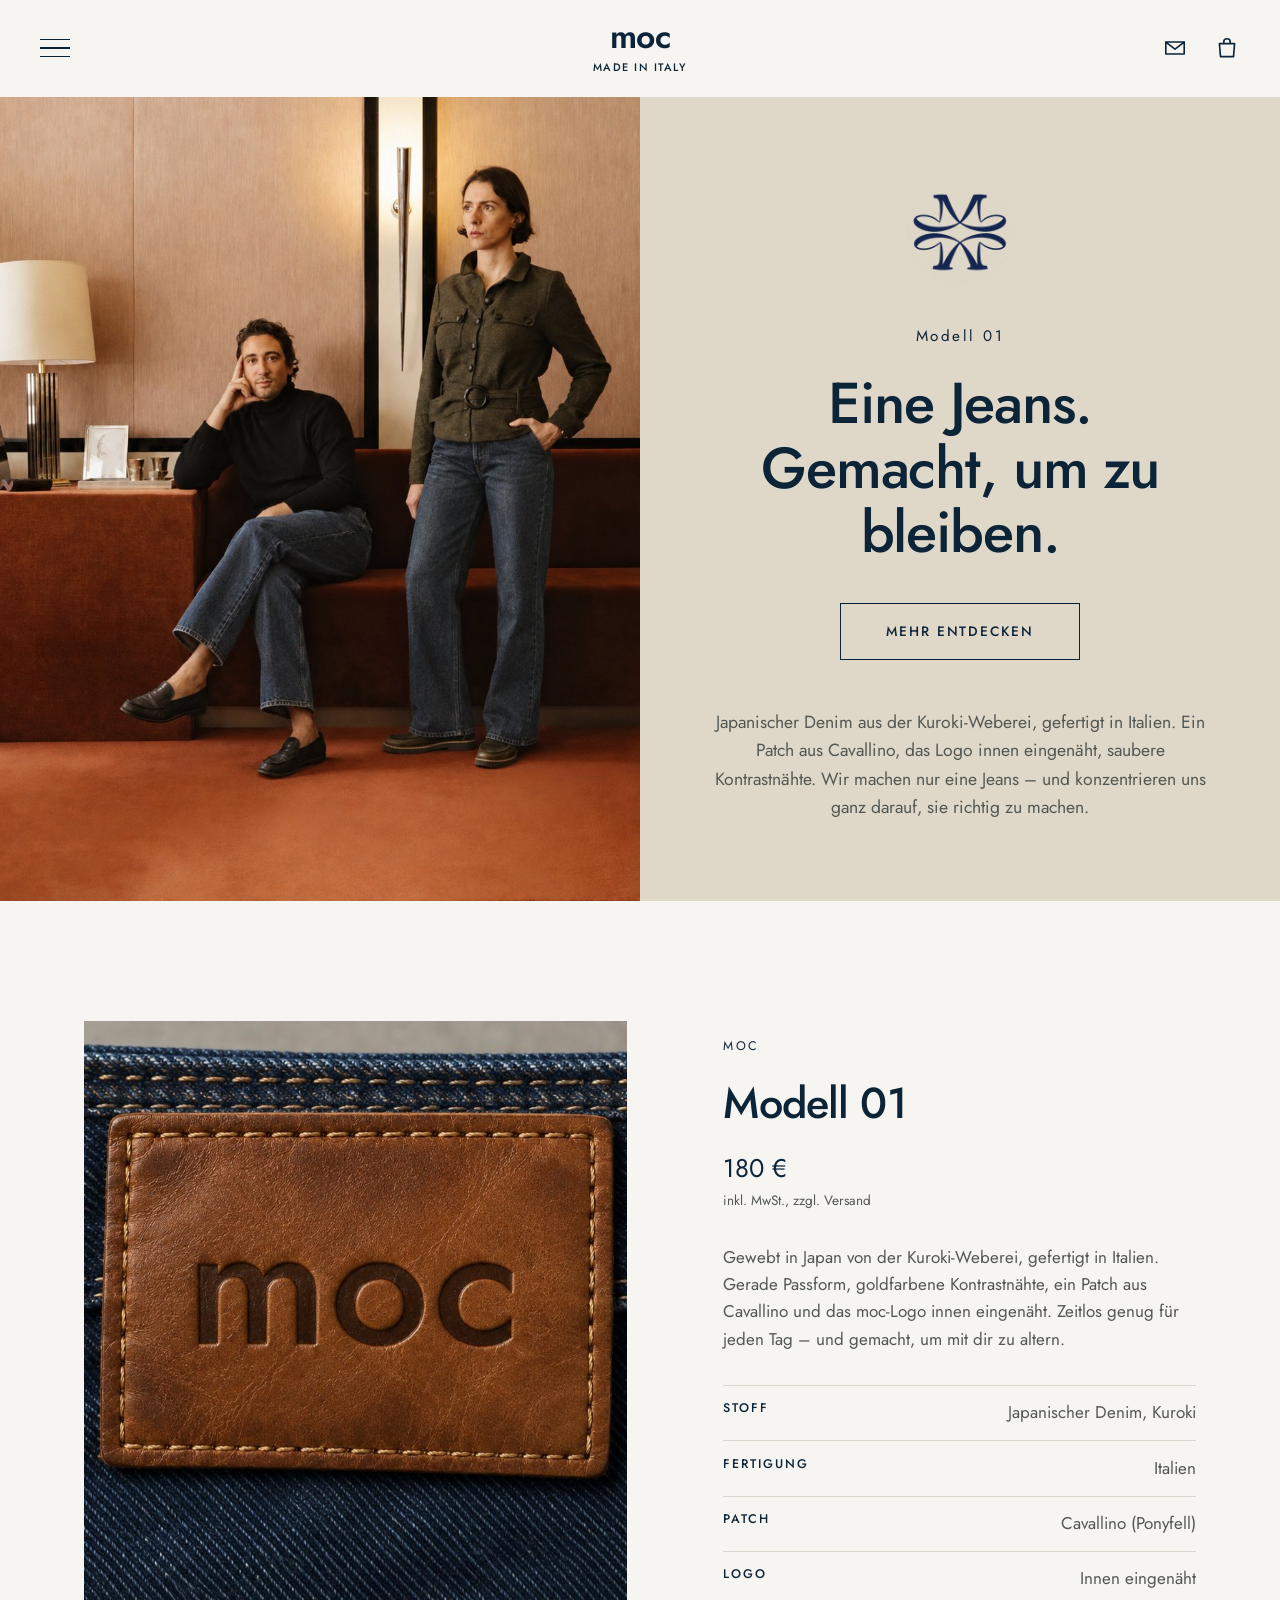
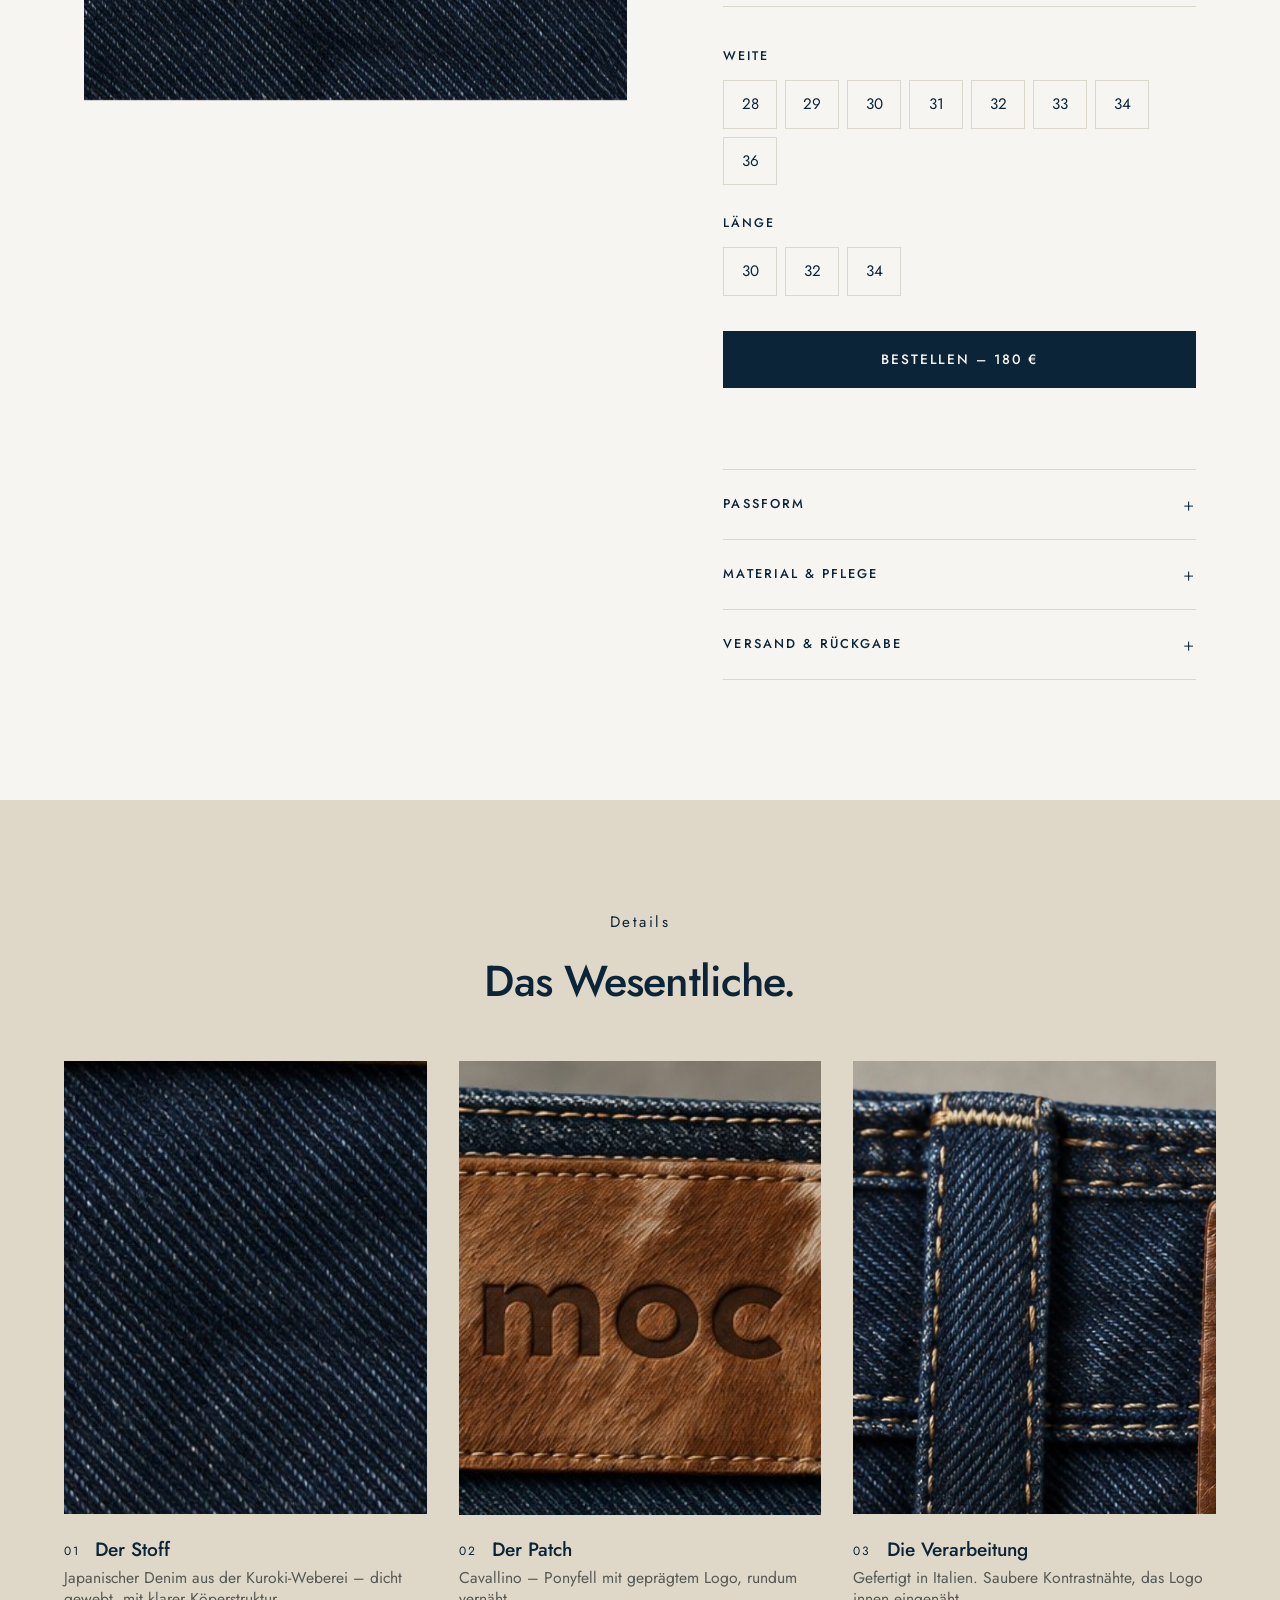
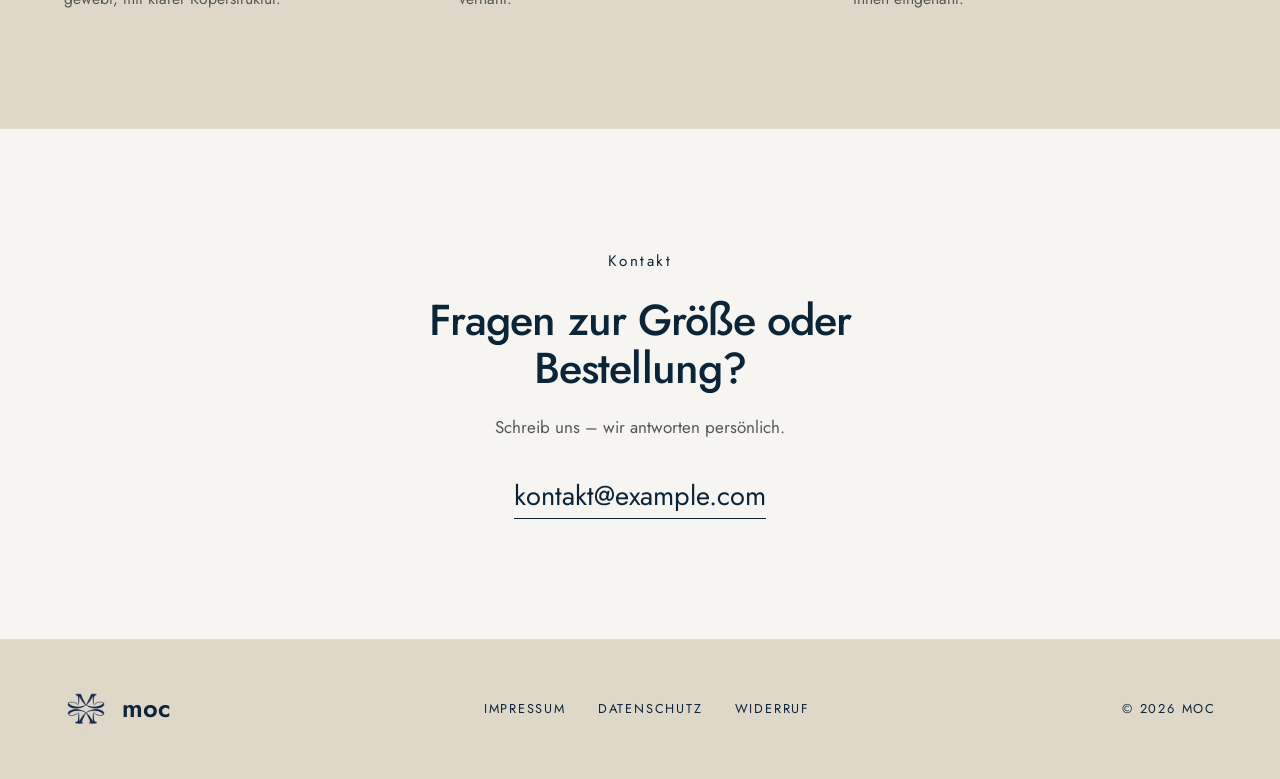
==== index.html @ c778aad5 "Match emblem circle to site sand color Recolor the monogram background from #ebe2d2 to the site's #d" ====
<!DOCTYPE html>
<html lang="de">
<head>
  <meta charset="UTF-8">
  <meta name="viewport" content="width=device-width, initial-scale=1.0">
  <title>moc – Jeans</title>
  <meta name="description" content="moc Modell 01 – Jeans aus japanischem Denim der Kuroki-Weberei, gefertigt in Italien, mit Patch aus Cavallino. 180 €.">
  <link rel="icon" type="image/png" href="favicon.png">
  <link rel="apple-touch-icon" href="apple-touch-icon.png">
  <link rel="stylesheet" href="style.css">
</head>
<body>

  <!-- ===== Navigation ===== -->
  <header class="nav" id="nav">
    <div class="nav__inner">
      <div class="nav__side">
        <button class="nav__toggle" id="navToggle" aria-label="Menü öffnen" aria-expanded="false" aria-controls="navLinks">
          <span></span><span></span><span></span>
        </button>
      </div>
      <a href="#top" class="brand" aria-label="moc – zur Startseite">
        <span class="logo">moc</span>
        <span class="brand__sub">Made in Italy</span>
      </a>
      <div class="nav__side nav__side--right">
        <a href="#kontakt" class="icon-link" aria-label="Kontakt">
          <svg viewBox="0 0 24 24" aria-hidden="true"><path d="M3.5 6.5h17v11h-17z M3.5 6.5l8.5 6.5 8.5-6.5"/></svg>
        </a>
        <a href="#jeans" class="icon-link" aria-label="Bestellen">
          <svg viewBox="0 0 24 24" aria-hidden="true"><path d="M5 8h14l-1 12H6z M9 8V6.5a3 3 0 0 1 6 0V8"/></svg>
        </a>
      </div>
    </div>
    <nav class="drawer" id="navLinks" aria-label="Hauptmenü">
      <a href="#jeans">Die Jeans</a>
      <a href="#details">Details</a>
      <a href="#kontakt">Kontakt</a>
      <img src="images/moc-emblem.webp" alt="" class="drawer__emblem" width="72" height="72">
    </nav>
    <div class="drawer__backdrop" id="navBackdrop"></div>
  </header>

  <main id="top">

    <!-- ===== Hero: Bild + Intro ===== -->
    <section class="hero">
      <div class="hero__media">
        <img src="images/moc-hero.jpg" alt="Zwei Personen in moc Jeans in einem warm eingerichteten Raum" class="hero__img">
      </div>
      <div class="intro">
        <div class="intro__inner reveal">
          <img src="images/moc-emblem.webp" alt="moc Monogramm" class="intro__emblem" width="112" height="112">
          <p class="eyebrow">Modell 01</p>
          <h1>Eine Jeans. Gemacht, um zu bleiben.</h1>
          <a href="#jeans" class="btn btn--outline">Mehr entdecken</a>
          <p class="intro__text">
            Japanischer Denim aus der Kuroki-Weberei, gefertigt in Italien. Ein Patch aus Cavallino,
            das Logo innen eingenäht, saubere Kontrastnähte. Wir machen nur eine Jeans – und
            konzentrieren uns ganz darauf, sie richtig zu machen.
          </p>
        </div>
      </div>
    </section>

    <!-- ===== Produkt ===== -->
    <section class="product" id="jeans">
      <div class="container product__inner">
        <div class="product__media reveal">
          <img src="images/detail-patch.jpg" alt="moc Jeans – Rückseite mit Lederpatch">
        </div>

        <div class="product__info reveal">
          <p class="eyebrow">moc</p>
          <h2>Modell 01</h2>
          <p class="product__price">180 €</p>
          <p class="product__tax">inkl. MwSt., zzgl. Versand</p>

          <p class="product__desc">
            Gewebt in Japan von der Kuroki-Weberei, gefertigt in Italien. Gerade Passform,
            goldfarbene Kontrastnähte, ein Patch aus Cavallino und das moc-Logo
            innen eingenäht. Zeitlos genug für jeden Tag – und gemacht, um mit dir zu altern.
          </p>

          <dl class="specs">
            <div><dt>Stoff</dt><dd>Japanischer Denim, Kuroki</dd></div>
            <div><dt>Fertigung</dt><dd>Italien</dd></div>
            <div><dt>Patch</dt><dd>Cavallino (Ponyfell)</dd></div>
            <div><dt>Logo</dt><dd>Innen eingenäht</dd></div>
          </dl>

          <div class="sizes">
            <div class="sizes__group">
              <p class="sizes__label">Weite <span id="wLabel"></span></p>
              <div class="sizes__options" data-size="w">
                <button type="button">28</button><button type="button">29</button>
                <button type="button">30</button><button type="button">31</button>
                <button type="button">32</button><button type="button">33</button>
                <button type="button">34</button><button type="button">36</button>
              </div>
            </div>
            <div class="sizes__group">
              <p class="sizes__label">Länge <span id="lLabel"></span></p>
              <div class="sizes__options" data-size="l">
                <button type="button">30</button><button type="button">32</button>
                <button type="button">34</button>
              </div>
            </div>
          </div>

          <button type="button" class="btn btn--block" id="orderBtn">Bestellen – 180 €</button>
          <p class="product__hint" id="orderHint" role="status"></p>

          <div class="accordion">
            <details>
              <summary>Passform</summary>
              <p>Gerade geschnitten mit mittlerer Leibhöhe. Fällt normal aus – nimm deine gewohnte Größe. Unsicher? Schreib uns, wir beraten dich gern.</p>
            </details>
            <details>
              <summary>Material &amp; Pflege</summary>
              <p>Japanischer Denim aus der Kuroki-Weberei, in Italien verarbeitet. Patch aus Cavallino (Ponyfell). Selten waschen – auf links, kalt und ohne Weichspüler – und an der Luft trocknen lassen. Den Patch nicht reiben oder bürsten.</p>
            </details>
            <details>
              <summary>Versand &amp; Rückgabe</summary>
              <p>Versand innerhalb Deutschlands. Du hast 14 Tage Widerrufsrecht – Details findest du in der Widerrufsbelehrung.</p>
            </details>
          </div>
        </div>
      </div>
    </section>

    <!-- ===== Details ===== -->
    <section class="details" id="details">
      <div class="container">
        <div class="details__head reveal">
          <p class="eyebrow">Details</p>
          <h2>Das Wesentliche.</h2>
        </div>
        <div class="details__grid">
          <figure class="reveal">
            <img src="images/detail-denim.jpg" alt="Detailaufnahme des japanischen Denims" loading="lazy">
            <figcaption><span>01</span> Der Stoff<small>Japanischer Denim aus der Kuroki-Weberei – dicht gewebt, mit klarer Köperstruktur.</small></figcaption>
          </figure>
          <figure class="reveal">
            <img src="images/detail-cavallino.jpg" alt="Detailaufnahme Patch aus Cavallino mit geprägtem moc-Logo" loading="lazy">
            <figcaption><span>02</span> Der Patch<small>Cavallino – Ponyfell mit geprägtem Logo, rundum vernäht.</small></figcaption>
          </figure>
          <figure class="reveal">
            <img src="images/detail-naht.jpg" alt="Detailaufnahme Gürtelschlaufe mit Kontrastnähten" loading="lazy">
            <figcaption><span>03</span> Die Verarbeitung<small>Gefertigt in Italien. Saubere Kontrastnähte, das Logo innen eingenäht.</small></figcaption>
          </figure>
        </div>
      </div>
    </section>

    <!-- ===== Kontakt ===== -->
    <section class="contact" id="kontakt">
      <div class="container container--narrow reveal">
        <p class="eyebrow">Kontakt</p>
        <h2>Fragen zur Größe oder Bestellung?</h2>
        <p>Schreib uns – wir antworten persönlich.</p>
        <a href="mailto:kontakt@example.com" class="contact__mail">kontakt@example.com</a>
      </div>
    </section>

  </main>

  <!-- ===== Footer ===== -->
  <footer class="footer">
    <div class="container footer__inner">
      <a href="#top" class="footer__brand"><img src="images/moc-emblem.webp" alt="" width="44" height="44"><span class="logo logo--small">moc</span></a>
      <nav>
        <a href="impressum.html">Impressum</a>
        <a href="datenschutz.html">Datenschutz</a>
        <a href="widerruf.html">Widerruf</a>
      </nav>
      <p>© <span id="year"></span> moc</p>
    </div>
  </footer>

  <script src="script.js"></script>
</body>
</html>
---- style.css ----
/* ===== Schrift (Jost – wie die Wortmarke, lokal eingebunden) ===== */
@font-face {
  font-family: "Jost";
  src: url("fonts/jost-latin-300-normal.woff2") format("woff2");
  font-weight: 300;
  font-style: normal;
  font-display: swap;
}
@font-face {
  font-family: "Jost";
  src: url("fonts/jost-latin-400-normal.woff2") format("woff2");
  font-weight: 400;
  font-style: normal;
  font-display: swap;
}
@font-face {
  font-family: "Jost";
  src: url("fonts/jost-latin-500-normal.woff2") format("woff2");
  font-weight: 500;
  font-style: normal;
  font-display: swap;
}
@font-face {
  font-family: "Jost";
  src: url("fonts/jost-latin-600-normal.woff2") format("woff2");
  font-weight: 600;
  font-style: normal;
  font-display: swap;
}

/* ===== Farben & Grundwerte ===== */
:root {
  --bg: #f6f5f1;        /* Hintergrund hell */
  --sand: #dfd8c8;      /* Sand-Beige */
  --ink: #0c2438;       /* Marineblau – Überschriften, Logo, Buttons */
  --text: #545854;      /* Fließtext */
  --line: #dcd7cc;      /* feine Linien auf hellem Grund */
  --line-sand: #c9c0ad; /* feine Linien auf Sand */
  --max: 1440px;
  --sans: "Jost", system-ui, -apple-system, sans-serif;
}

*, *::before, *::after { box-sizing: border-box; }

html { scroll-behavior: smooth; scroll-padding-top: 96px; }

body {
  margin: 0;
  font-family: var(--sans);
  font-size: 17px;
  font-weight: 400;
  background: var(--bg);
  color: var(--text);
  line-height: 1.6;
  -webkit-font-smoothing: antialiased;
}

img { display: block; max-width: 100%; }
a { color: inherit; text-decoration: none; }
h1, h2 { color: var(--ink); font-weight: 500; line-height: 1.12; letter-spacing: -.02em; margin: 0 0 .5em; }
h1 { font-size: clamp(2.1rem, 4.6vw, 3.6rem); }
h2 { font-size: clamp(1.8rem, 3.4vw, 2.7rem); }
p { margin: 0 0 1em; }

.container { width: 100%; max-width: var(--max); margin: 0 auto; padding: 0 64px; }
.container--narrow { max-width: 760px; text-align: center; }

.eyebrow {
  font-size: .95rem;
  font-weight: 400;
  letter-spacing: .16em;
  color: var(--ink);
  margin-bottom: 1.4rem;
}

/* ===== Logo ===== */
.logo {
  font-weight: 600;
  font-size: 2.1rem;
  letter-spacing: -.01em;
  line-height: 1;
  color: var(--ink);
}
.logo--small { font-size: 1.6rem; }

/* ===== Buttons ===== */
.btn {
  display: inline-flex;
  align-items: center;
  justify-content: center;
  padding: 1.05rem 2.8rem;
  border: 1.5px solid var(--ink);
  background: var(--ink);
  color: var(--bg);
  font: inherit;
  font-size: .85rem;
  font-weight: 500;
  letter-spacing: .14em;
  text-transform: uppercase;
  cursor: pointer;
  transition: background .3s, color .3s;
}
.btn:hover { background: transparent; color: var(--ink); }
.btn--outline { background: transparent; color: var(--ink); }
.btn--outline:hover { background: var(--ink); color: var(--bg); }
.btn--block { width: 100%; }

/* ===== Navigation (fest, hell, Logo mittig) ===== */
.nav {
  position: sticky;
  top: 0;
  z-index: 50;
  background: var(--bg);
  border-bottom: 1px solid transparent;
  transition: border-color .3s;
}
.nav.is-scrolled { border-color: var(--line); }
.nav__inner {
  display: grid;
  grid-template-columns: 1fr auto 1fr;
  align-items: center;
  height: 96px;
  padding: 0 40px;
}
.nav__side { display: flex; align-items: center; gap: 1.6rem; }
.nav__side--right { justify-content: flex-end; }
.brand { display: flex; flex-direction: column; align-items: center; gap: .35rem; }
.brand__sub {
  font-size: .68rem;
  font-weight: 500;
  letter-spacing: .14em;
  text-transform: uppercase;
  color: var(--ink);
}
.icon-link { color: var(--ink); display: grid; place-items: center; }
.icon-link svg, .nav__back svg {
  width: 26px; height: 26px;
  fill: none; stroke: currentColor; stroke-width: 1.5;
  stroke-linecap: round; stroke-linejoin: round;
}
.nav__back { display: inline-flex; align-items: center; gap: .5rem; color: var(--ink); font-size: .8rem; letter-spacing: .14em; text-transform: uppercase; }
.nav__back svg { width: 20px; height: 20px; }

.nav__toggle {
  display: flex;
  flex-direction: column;
  gap: 7px;
  background: none;
  border: 0;
  padding: 8px 0;
  cursor: pointer;
  color: var(--ink);
  position: relative;
  z-index: 70;
}
.nav__toggle span { width: 30px; height: 1.5px; background: currentColor; transition: transform .3s, opacity .3s; }
.nav__toggle[aria-expanded="true"] span:nth-child(1) { transform: translateY(8.5px) rotate(45deg); }
.nav__toggle[aria-expanded="true"] span:nth-child(2) { opacity: 0; }
.nav__toggle[aria-expanded="true"] span:nth-child(3) { transform: translateY(-8.5px) rotate(-45deg); }

/* Seitliches Menü */
.drawer {
  position: fixed;
  top: 0; left: 0; bottom: 0;
  z-index: 60;
  width: min(380px, 86vw);
  padding: 130px 40px 40px;
  background: var(--bg);
  display: flex;
  flex-direction: column;
  gap: 1.6rem;
  transform: translateX(-100%);
  transition: transform .45s ease;
}
.drawer a { color: var(--ink); font-size: 1.5rem; font-weight: 500; letter-spacing: -.01em; }
.drawer a:hover { opacity: .65; }
.drawer.is-open { transform: none; }
.drawer__emblem { width: 72px; height: 72px; margin-top: auto; }
.drawer__backdrop {
  position: fixed; inset: 0; z-index: 55;
  background: rgba(12, 36, 56, .25);
  opacity: 0; pointer-events: none;
  transition: opacity .4s;
}
.nav.menu-open .drawer__backdrop { opacity: 1; pointer-events: auto; }

/* ===== Hero: Bild links, Intro rechts (mobil untereinander) ===== */
.hero {
  display: grid;
  grid-template-columns: 1fr 1fr;
  background: var(--sand);
}
.hero__media { background: var(--sand); }
.hero__img {
  width: 100%;
  height: calc(100vh - 96px);
  min-height: 640px;
  max-height: 1100px;
  object-fit: cover;
  object-position: 50% 50%;
}
.intro {
  display: flex;
  align-items: center;
  justify-content: center;
  padding: 80px 64px;
}
.intro__inner { text-align: center; max-width: 560px; }
.intro h1 { margin-bottom: 2.4rem; }
.intro__emblem { width: 112px; height: 112px; margin: 0 auto 2.2rem; }
.intro__text { margin: 3rem 0 0; font-size: 1.1rem; line-height: 1.6; }

/* ===== Produkt ===== */
.product { padding: 120px 0; }
.product__inner { display: grid; grid-template-columns: 1.15fr 1fr; gap: 6rem; align-items: start; max-width: 1240px; }
.product__media { position: sticky; top: 120px; }
.product__media img { width: 100%; aspect-ratio: 4 / 5; object-fit: cover; }
.product__info { padding-top: 1rem; }
.product__info .eyebrow { text-transform: uppercase; font-size: .78rem; letter-spacing: .2em; }
.product__price { color: var(--ink); font-size: 1.6rem; font-weight: 400; margin: .2rem 0 0; }
.product__tax { font-size: .85rem; margin-bottom: 2rem; }
.product__desc { margin-bottom: 2rem; }
.product__hint { min-height: 1.6em; margin: .8rem 0 0; font-size: .9rem; color: var(--ink); text-align: center; }

.specs { margin: 0 0 2.5rem; border-top: 1px solid var(--line); }
.specs div { display: flex; justify-content: space-between; gap: 1rem; padding: .85rem 0; border-bottom: 1px solid var(--line); }
.specs dt { color: var(--ink); font-size: .78rem; font-weight: 500; letter-spacing: .16em; text-transform: uppercase; }
.specs dd { margin: 0; text-align: right; }

.sizes { display: grid; gap: 1.8rem; margin-bottom: 2.2rem; }
.sizes__label {
  color: var(--ink);
  font-size: .78rem;
  font-weight: 500;
  letter-spacing: .16em;
  text-transform: uppercase;
  margin-bottom: .8rem;
}
.sizes__label span { color: var(--text); letter-spacing: .05em; text-transform: none; margin-left: .4rem; }
.sizes__options { display: flex; flex-wrap: wrap; gap: .5rem; }
.sizes__options button {
  min-width: 54px;
  padding: .7rem .6rem;
  border: 1px solid var(--line);
  background: transparent;
  color: var(--ink);
  font: inherit;
  font-size: .95rem;
  cursor: pointer;
  transition: border-color .2s, background .2s, color .2s;
}
.sizes__options button:hover { border-color: var(--ink); }
.sizes__options button.is-active { background: var(--ink); border-color: var(--ink); color: var(--bg); }
.sizes.is-missing .sizes__options:not(.has-choice) button { border-color: var(--ink); }

.accordion { margin-top: 2.8rem; border-top: 1px solid var(--line); }
.accordion details { border-bottom: 1px solid var(--line); }
.accordion summary {
  list-style: none;
  cursor: pointer;
  padding: 1.2rem 0;
  display: flex;
  justify-content: space-between;
  align-items: center;
  color: var(--ink);
  font-size: .8rem;
  font-weight: 500;
  letter-spacing: .16em;
  text-transform: uppercase;
}
.accordion summary::-webkit-details-marker { display: none; }
.accordion summary::after { content: "+"; font-size: 1.2rem; font-weight: 300; transition: transform .3s; }
.accordion details[open] summary::after { transform: rotate(45deg); }
.accordion details p { font-size: .98rem; margin: 0 0 1.4rem; }

/* ===== Details ===== */
.details { padding: 110px 0 120px; background: var(--sand); }
.details__head { text-align: center; margin-bottom: 3.5rem; }
.details__grid { display: grid; grid-template-columns: repeat(3, 1fr); gap: 2rem; }
.details figure { margin: 0; }
.details img { width: 100%; aspect-ratio: 4 / 5; object-fit: cover; margin-bottom: 1.4rem; }
.details figcaption { color: var(--ink); font-size: 1.2rem; font-weight: 500; line-height: 1.3; }
.details figcaption span { font-size: .75rem; font-weight: 400; letter-spacing: .16em; margin-right: .6rem; vertical-align: middle; }
.details figcaption small { display: block; color: var(--text); font-size: .98rem; font-weight: 400; margin-top: .4rem; }

/* ===== Kontakt ===== */
.contact { padding: 120px 0; }
.contact__mail {
  display: inline-block;
  margin-top: 1rem;
  color: var(--ink);
  font-size: clamp(1.3rem, 2.6vw, 1.7rem);
  border-bottom: 1px solid var(--ink);
  transition: opacity .3s;
}
.contact__mail:hover { opacity: .65; }

/* ===== Footer ===== */
.footer { background: var(--sand); color: var(--ink); padding: 3rem 0; }
.footer__inner { display: flex; flex-wrap: wrap; align-items: center; justify-content: space-between; gap: 1.5rem; }
.footer__brand { display: inline-flex; align-items: center; gap: .9rem; }
.footer__brand img { width: 44px; height: 44px; }
.footer nav { display: flex; flex-wrap: wrap; gap: 2rem; }
.footer nav a, .footer p { font-size: .8rem; letter-spacing: .14em; text-transform: uppercase; margin: 0; }
.footer nav a:hover { opacity: .65; }

/* ===== Rechtliche Seiten ===== */
.legal { padding: 90px 0 110px; }
.legal .container { max-width: 840px; }
.legal h1 { font-size: clamp(2rem, 4vw, 2.8rem); }
.legal h2 { font-size: 1.25rem; margin-top: 2.4rem; }
.legal .placeholder { color: var(--ink); background: var(--sand); padding: 0 .3em; }

/* ===== Scroll-Animation ===== */
.reveal { opacity: 0; transform: translateY(20px); transition: opacity 1s ease, transform 1s ease; }
.reveal.is-visible { opacity: 1; transform: none; }
@media (prefers-reduced-motion: reduce) {
  html { scroll-behavior: auto; }
  .reveal { opacity: 1; transform: none; transition: none; }
}

/* ===== Responsive ===== */
@media (max-width: 900px) {
  .container { padding: 0 24px; }
  .nav__inner { height: 76px; padding: 0 20px; }
  html { scroll-padding-top: 76px; }
  .logo { font-size: 1.8rem; }
  .brand__sub { font-size: .6rem; }
  .nav__side { gap: 1.1rem; }
  .icon-link svg { width: 24px; height: 24px; }
  .hero { grid-template-columns: 1fr; }
  .hero__img { height: auto; min-height: 0; max-height: none; aspect-ratio: 1025 / 1175; }
  .intro { padding: 56px 24px 64px; }
  .intro__emblem { width: 88px; height: 88px; margin-bottom: 1.8rem; }
  .intro__text { font-size: 1.05rem; margin-top: 2.4rem; text-align: left; }
  .product { padding: 80px 0; }
  .product__inner { grid-template-columns: 1fr; gap: 3rem; }
  .product__media { position: static; }
  .details__grid { grid-template-columns: 1fr; gap: 3rem; max-width: 460px; margin: 0 auto; }
  .details, .contact { padding: 90px 0; }
}
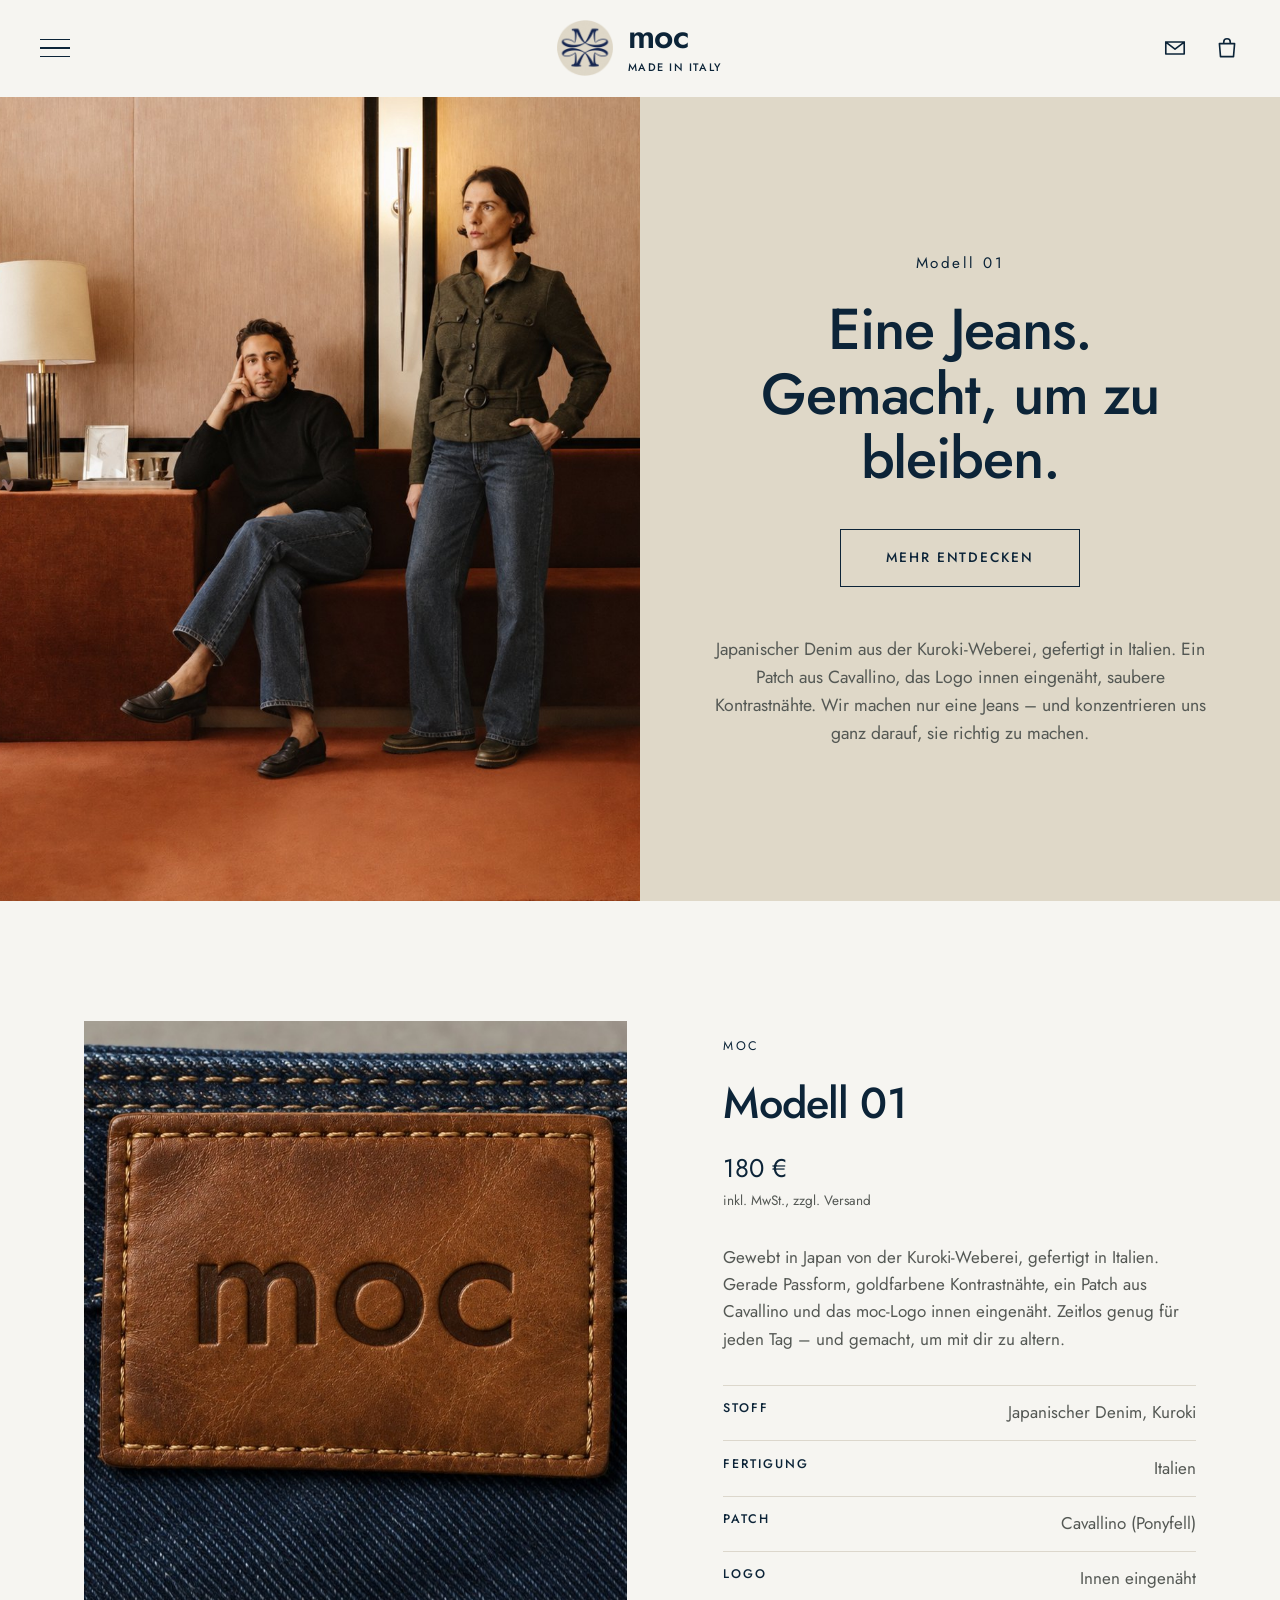
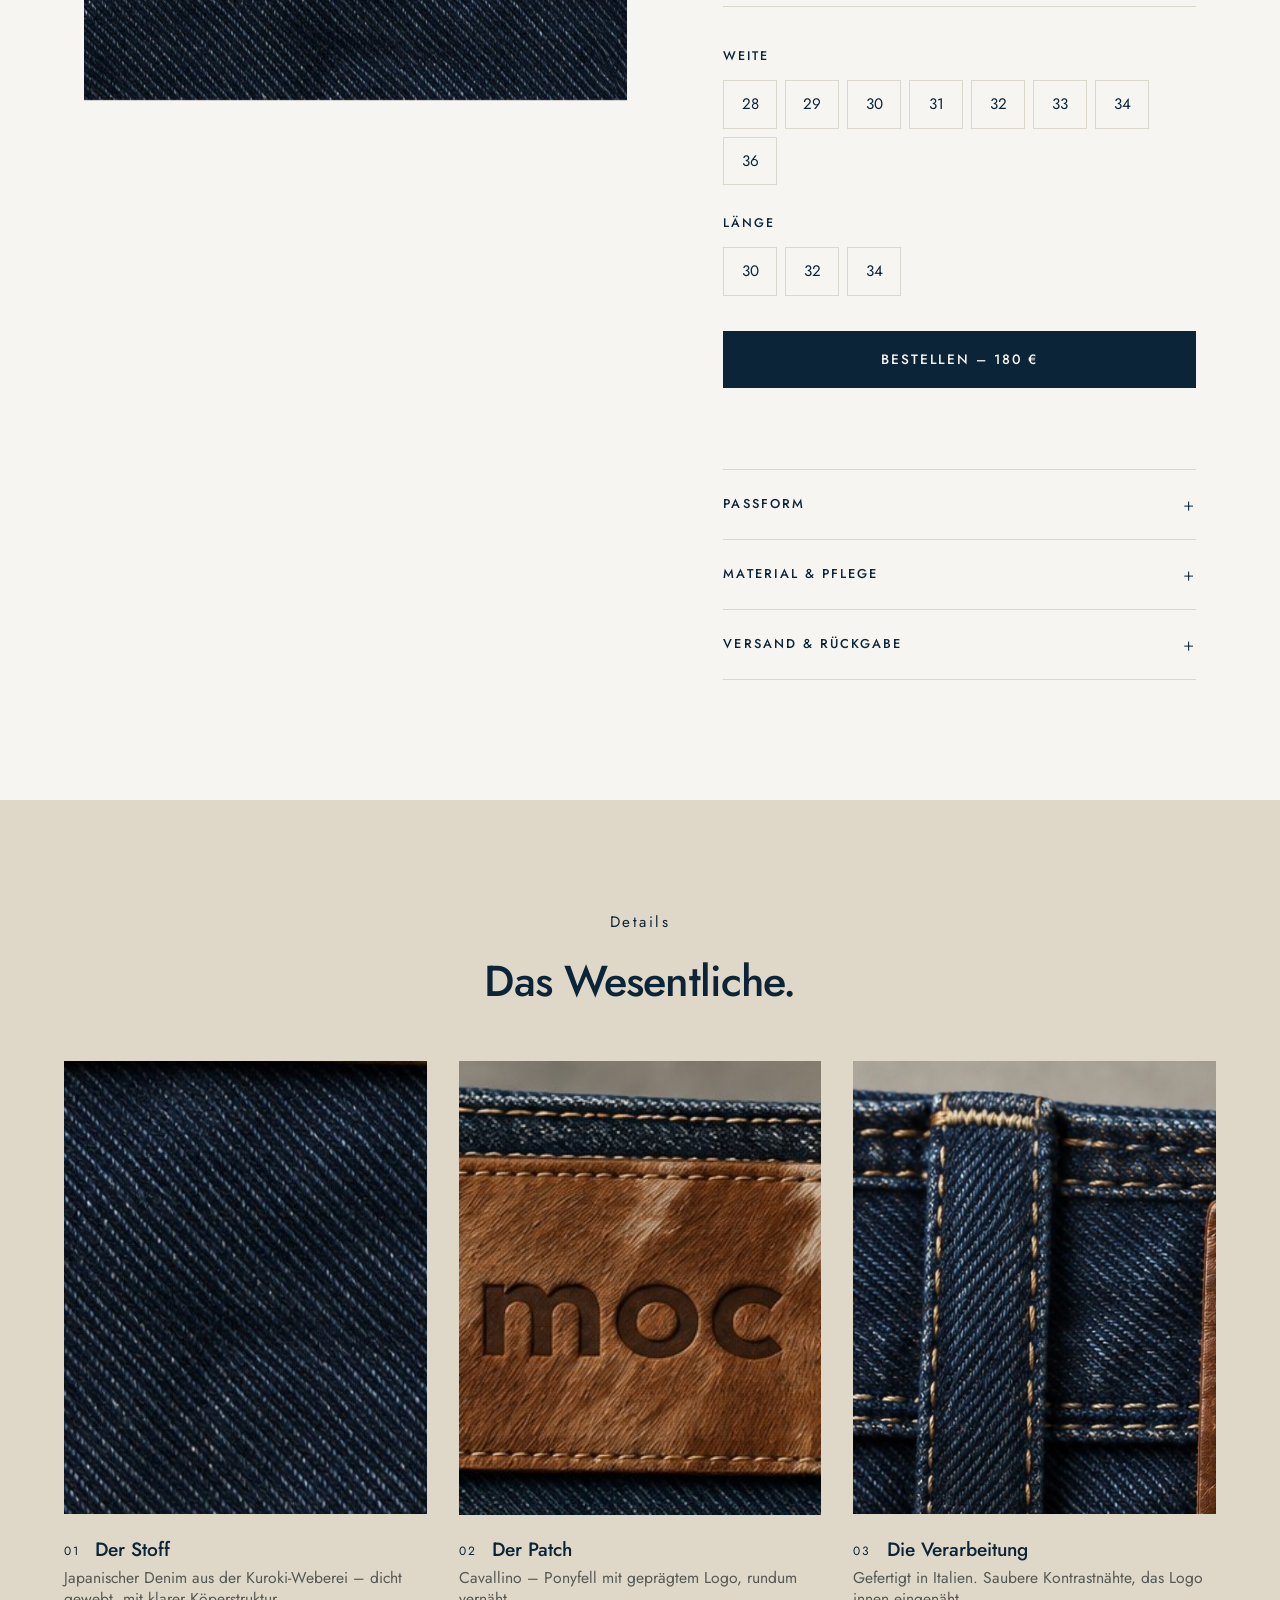
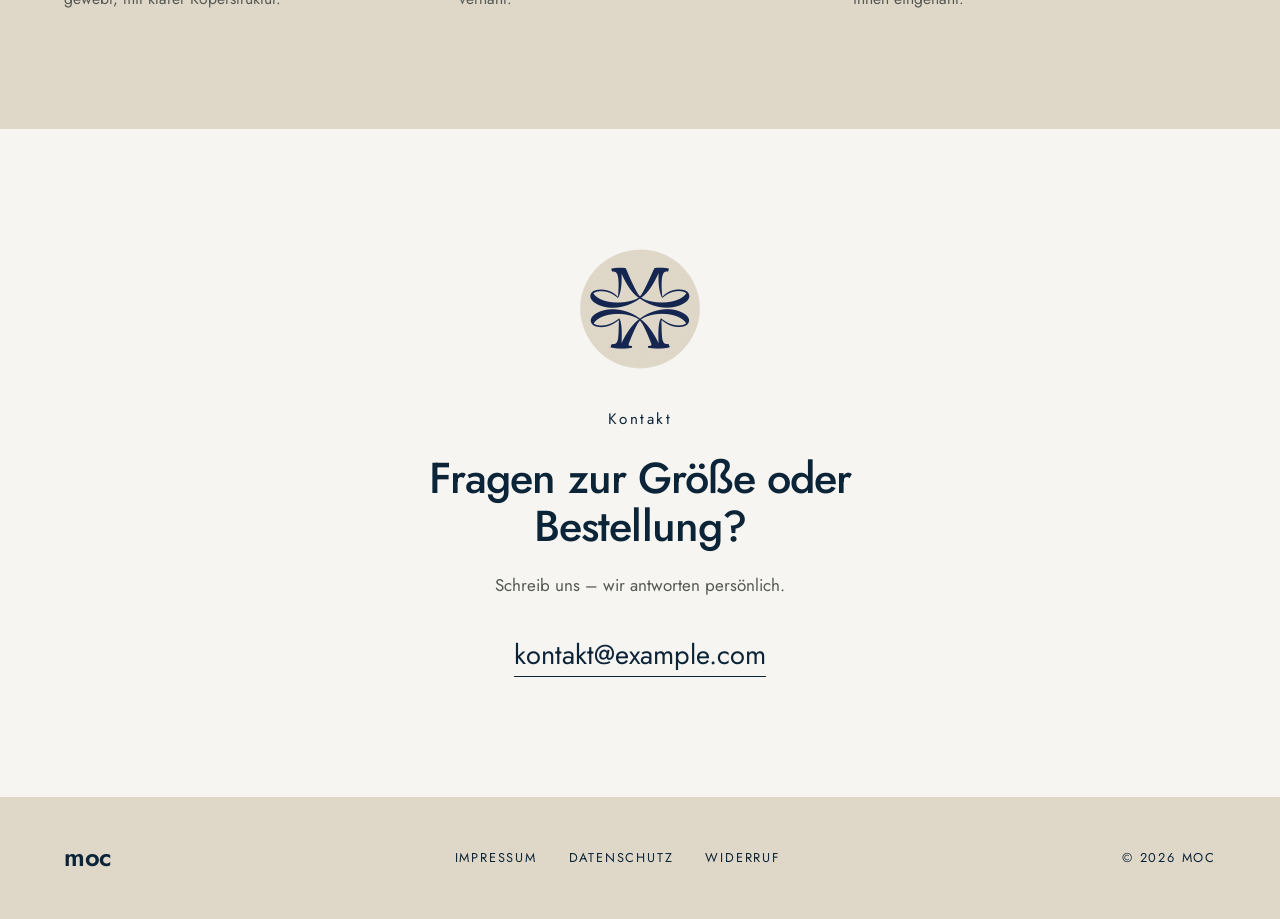
==== commit f7acdb5c: "Move emblem to header and contact section for contrast Show the sand monogram only on light backgrou" ====
--- a/index.html
+++ b/index.html
@@ -20,8 +20,11 @@
         </button>
       </div>
       <a href="#top" class="brand" aria-label="moc – zur Startseite">
-        <span class="logo">moc</span>
-        <span class="brand__sub">Made in Italy</span>
+        <img src="images/moc-emblem.webp" alt="" class="brand__emblem" width="56" height="56">
+        <span class="brand__text">
+          <span class="logo">moc</span>
+          <span class="brand__sub">Made in Italy</span>
+        </span>
       </a>
       <div class="nav__side nav__side--right">
         <a href="#kontakt" class="icon-link" aria-label="Kontakt">
@@ -36,7 +39,6 @@
       <a href="#jeans">Die Jeans</a>
       <a href="#details">Details</a>
       <a href="#kontakt">Kontakt</a>
-      <img src="images/moc-emblem.webp" alt="" class="drawer__emblem" width="72" height="72">
     </nav>
     <div class="drawer__backdrop" id="navBackdrop"></div>
   </header>
@@ -50,7 +52,6 @@
       </div>
       <div class="intro">
         <div class="intro__inner reveal">
-          <img src="images/moc-emblem.webp" alt="moc Monogramm" class="intro__emblem" width="112" height="112">
           <p class="eyebrow">Modell 01</p>
           <h1>Eine Jeans. Gemacht, um zu bleiben.</h1>
           <a href="#jeans" class="btn btn--outline">Mehr entdecken</a>
@@ -156,6 +157,7 @@
     <!-- ===== Kontakt ===== -->
     <section class="contact" id="kontakt">
       <div class="container container--narrow reveal">
+        <img src="images/moc-emblem.webp" alt="moc Monogramm" class="contact__emblem" width="120" height="120">
         <p class="eyebrow">Kontakt</p>
         <h2>Fragen zur Größe oder Bestellung?</h2>
         <p>Schreib uns – wir antworten persönlich.</p>
@@ -168,7 +170,7 @@
   <!-- ===== Footer ===== -->
   <footer class="footer">
     <div class="container footer__inner">
-      <a href="#top" class="footer__brand"><img src="images/moc-emblem.webp" alt="" width="44" height="44"><span class="logo logo--small">moc</span></a>
+      <a href="#top" class="logo logo--small">moc</a>
       <nav>
         <a href="impressum.html">Impressum</a>
         <a href="datenschutz.html">Datenschutz</a>
--- a/style.css
+++ b/style.css
@@ -124,7 +124,9 @@
 }
 .nav__side { display: flex; align-items: center; gap: 1.6rem; }
 .nav__side--right { justify-content: flex-end; }
-.brand { display: flex; flex-direction: column; align-items: center; gap: .35rem; }
+.brand { display: flex; align-items: center; gap: .9rem; }
+.brand__emblem { width: 56px; height: 56px; }
+.brand__text { display: flex; flex-direction: column; align-items: flex-start; gap: .35rem; }
 .brand__sub {
   font-size: .68rem;
   font-weight: 500;
@@ -175,7 +177,6 @@
 .drawer a { color: var(--ink); font-size: 1.5rem; font-weight: 500; letter-spacing: -.01em; }
 .drawer a:hover { opacity: .65; }
 .drawer.is-open { transform: none; }
-.drawer__emblem { width: 72px; height: 72px; margin-top: auto; }
 .drawer__backdrop {
   position: fixed; inset: 0; z-index: 55;
   background: rgba(12, 36, 56, .25);
@@ -207,7 +208,6 @@
 }
 .intro__inner { text-align: center; max-width: 560px; }
 .intro h1 { margin-bottom: 2.4rem; }
-.intro__emblem { width: 112px; height: 112px; margin: 0 auto 2.2rem; }
 .intro__text { margin: 3rem 0 0; font-size: 1.1rem; line-height: 1.6; }
 
 /* ===== Produkt ===== */
@@ -285,6 +285,7 @@
 
 /* ===== Kontakt ===== */
 .contact { padding: 120px 0; }
+.contact__emblem { width: 120px; height: 120px; margin: 0 auto 2.4rem; }
 .contact__mail {
   display: inline-block;
   margin-top: 1rem;
@@ -298,8 +299,6 @@
 /* ===== Footer ===== */
 .footer { background: var(--sand); color: var(--ink); padding: 3rem 0; }
 .footer__inner { display: flex; flex-wrap: wrap; align-items: center; justify-content: space-between; gap: 1.5rem; }
-.footer__brand { display: inline-flex; align-items: center; gap: .9rem; }
-.footer__brand img { width: 44px; height: 44px; }
 .footer nav { display: flex; flex-wrap: wrap; gap: 2rem; }
 .footer nav a, .footer p { font-size: .8rem; letter-spacing: .14em; text-transform: uppercase; margin: 0; }
 .footer nav a:hover { opacity: .65; }
@@ -326,12 +325,14 @@
   html { scroll-padding-top: 76px; }
   .logo { font-size: 1.8rem; }
   .brand__sub { font-size: .6rem; }
+  .brand { gap: .65rem; }
+  .brand__emblem { width: 46px; height: 46px; }
+  .contact__emblem { width: 96px; height: 96px; }
   .nav__side { gap: 1.1rem; }
   .icon-link svg { width: 24px; height: 24px; }
   .hero { grid-template-columns: 1fr; }
   .hero__img { height: auto; min-height: 0; max-height: none; aspect-ratio: 1025 / 1175; }
   .intro { padding: 56px 24px 64px; }
-  .intro__emblem { width: 88px; height: 88px; margin-bottom: 1.8rem; }
   .intro__text { font-size: 1.05rem; margin-top: 2.4rem; text-align: left; }
   .product { padding: 80px 0; }
   .product__inner { grid-template-columns: 1fr; gap: 3rem; }
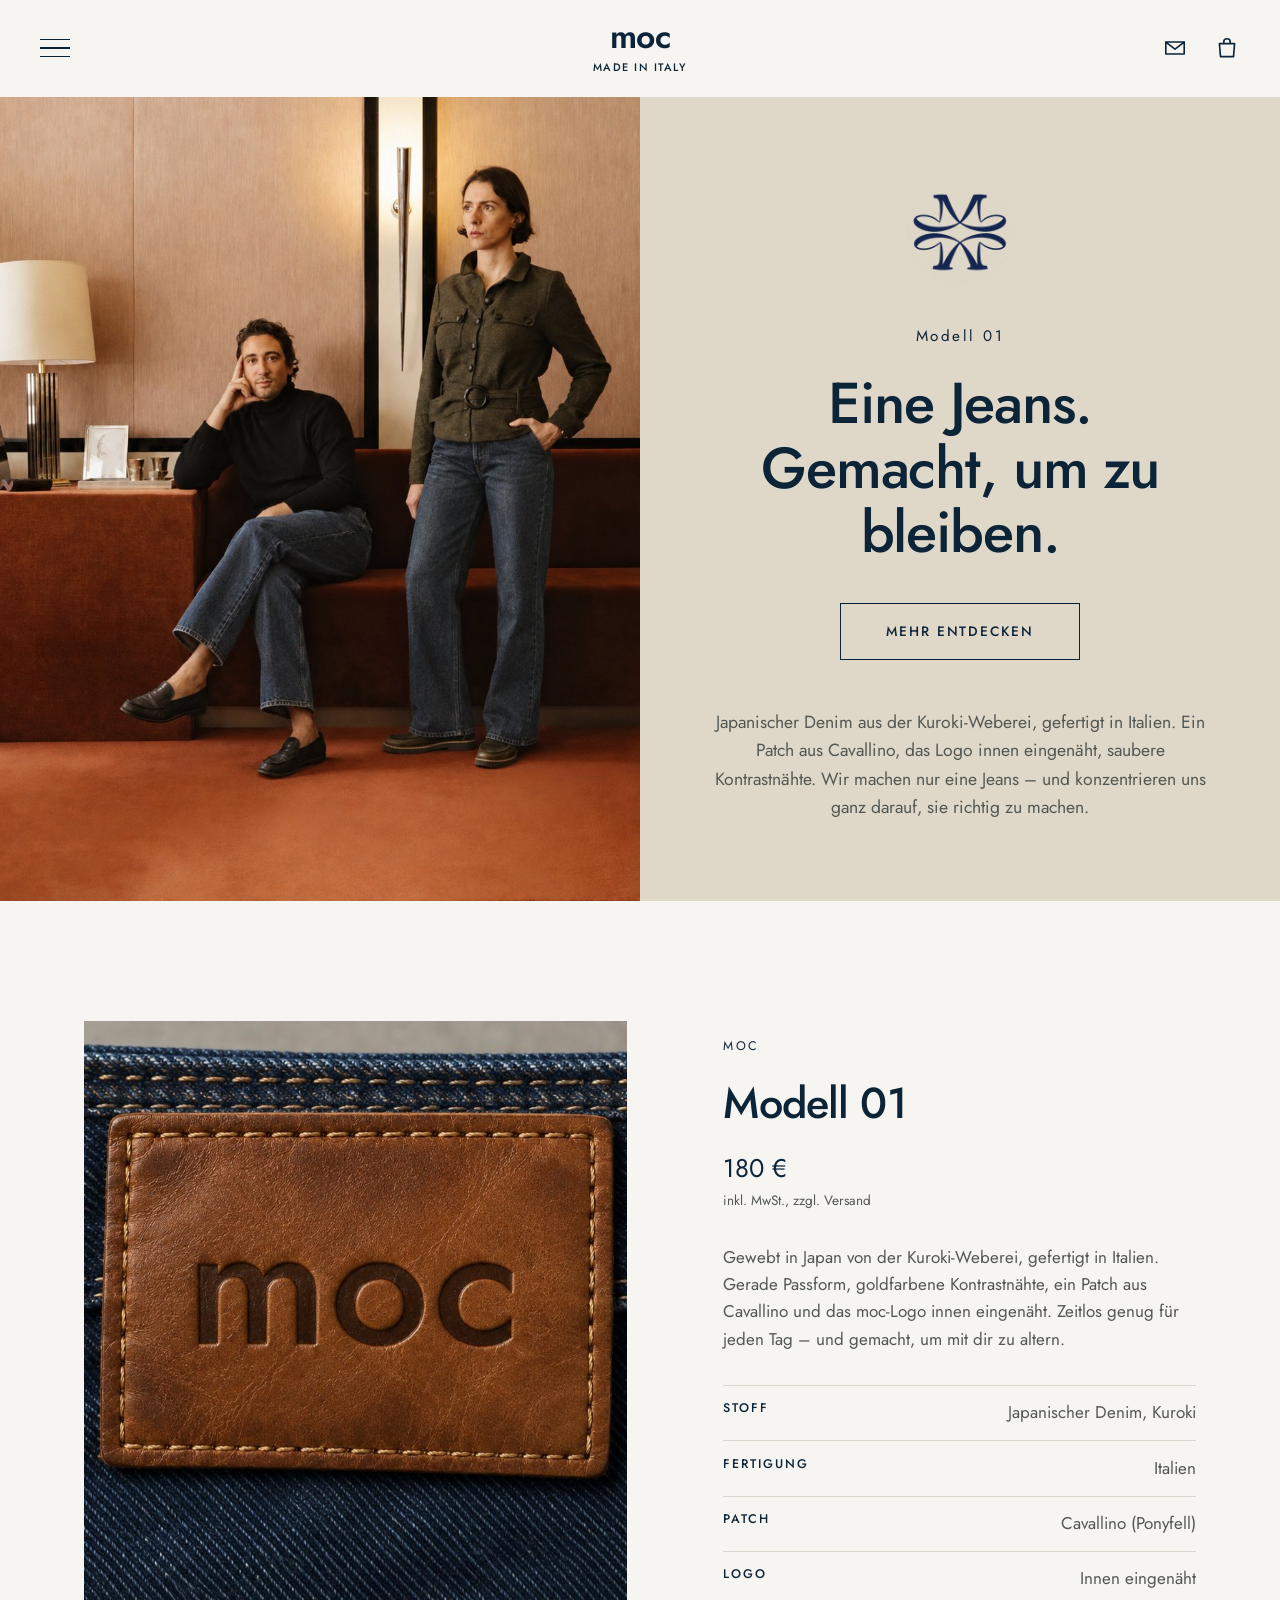
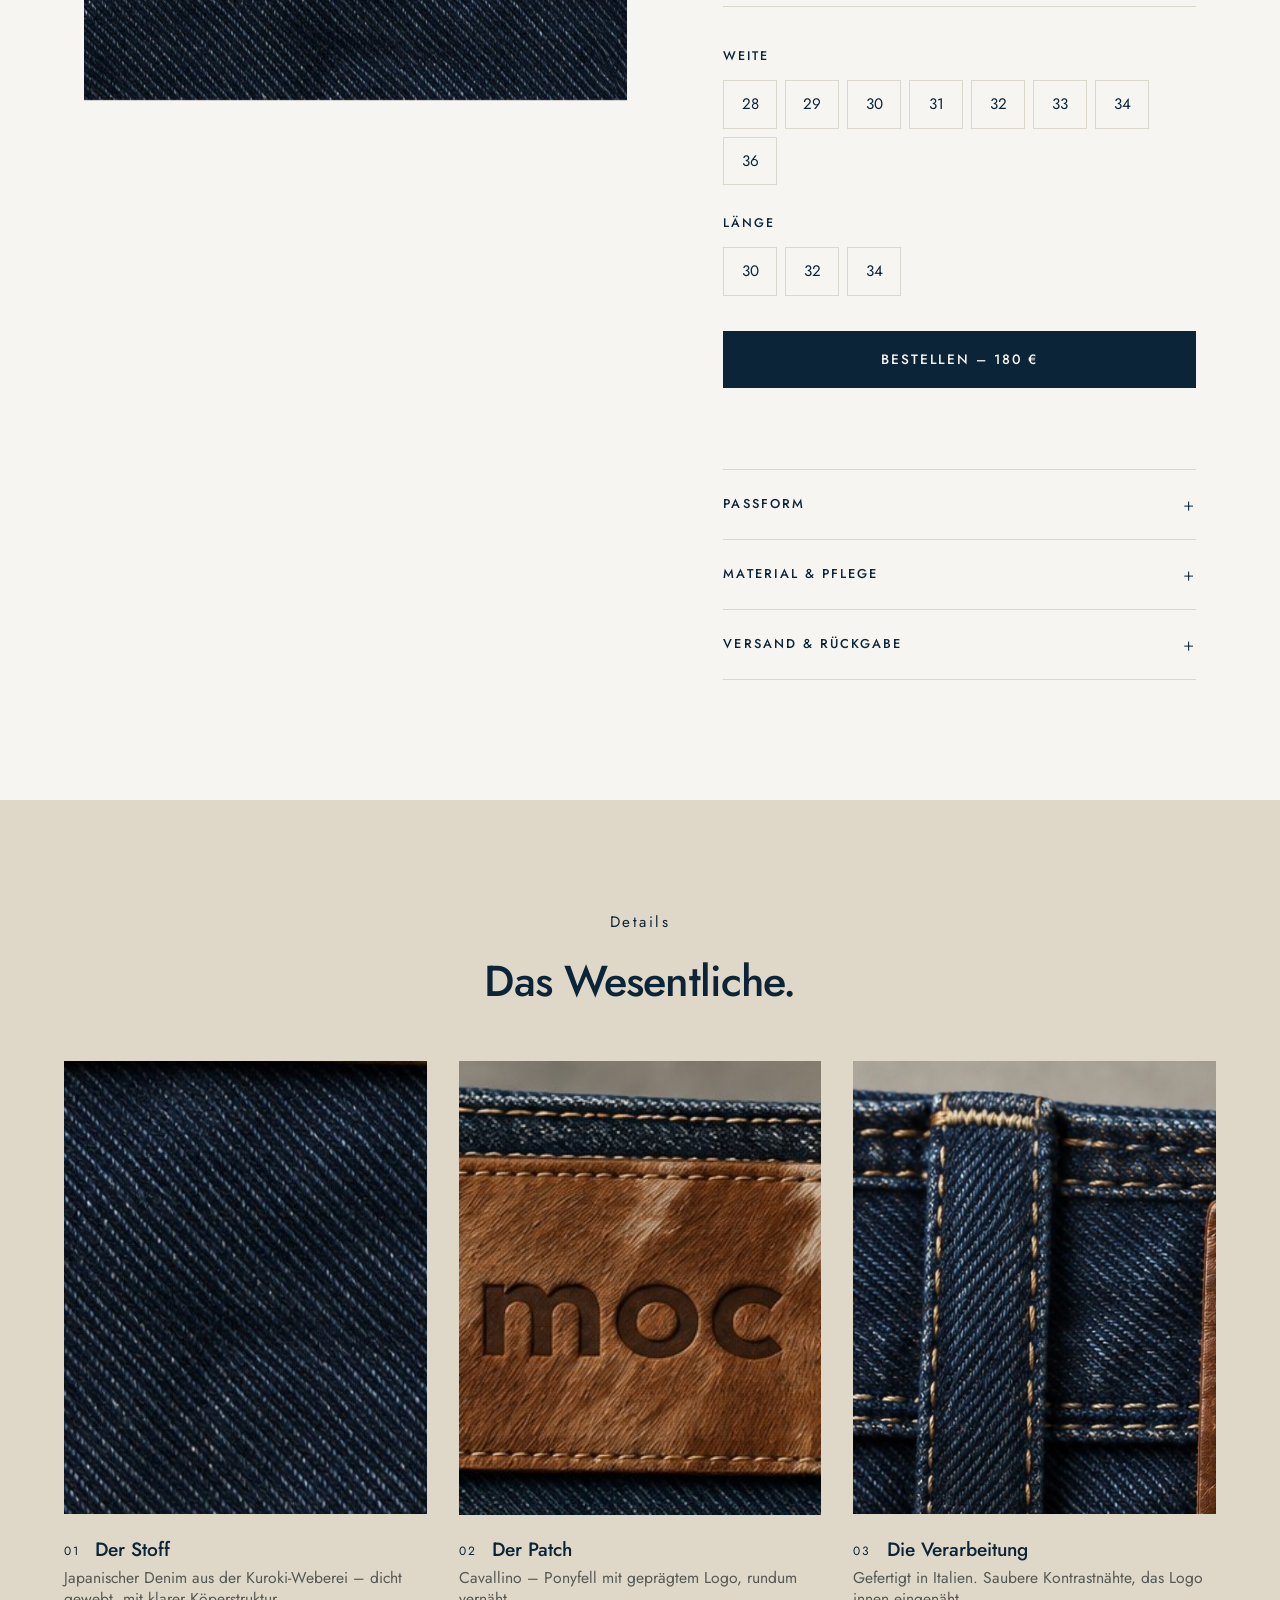
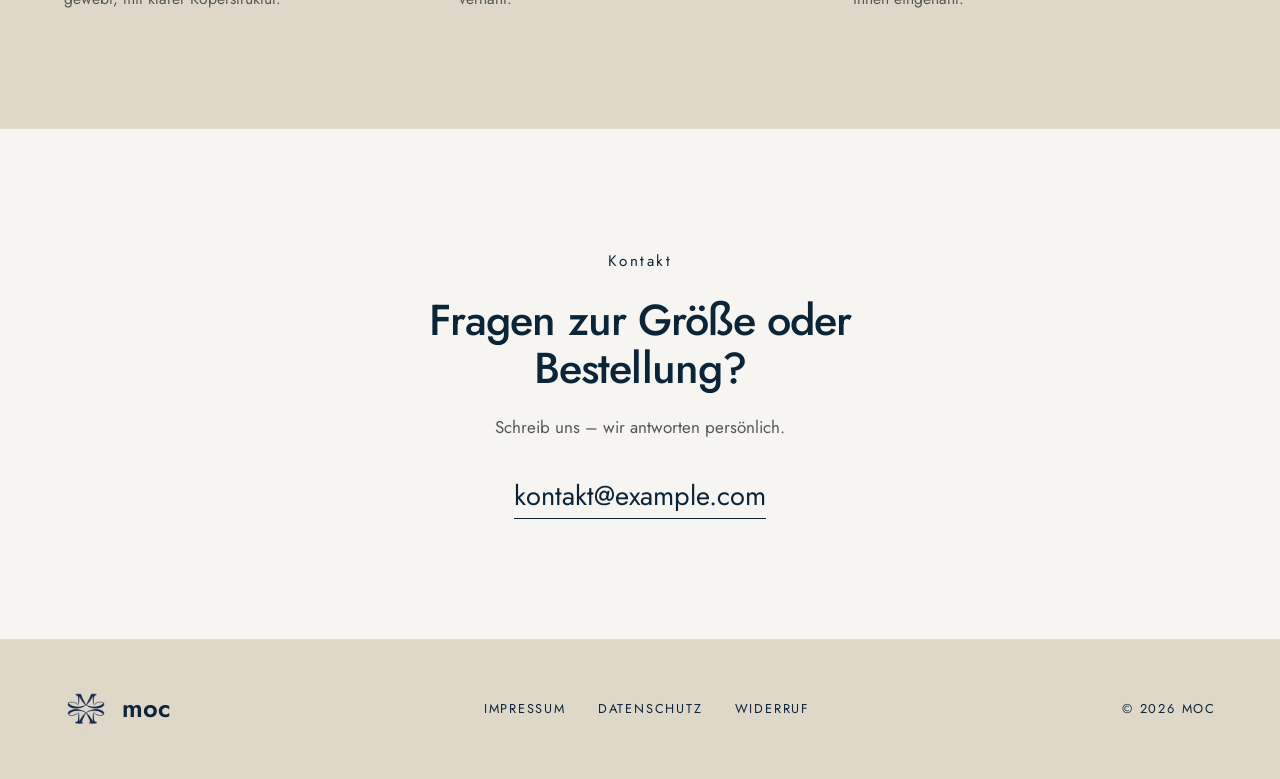
==== commit 5e5a0e98: "Revert emblem move to header and contact section Restore the previous placement (intro, menu, footer" ====
--- a/index.html
+++ b/index.html
@@ -20,11 +20,8 @@
         </button>
       </div>
       <a href="#top" class="brand" aria-label="moc – zur Startseite">
-        <img src="images/moc-emblem.webp" alt="" class="brand__emblem" width="56" height="56">
-        <span class="brand__text">
-          <span class="logo">moc</span>
-          <span class="brand__sub">Made in Italy</span>
-        </span>
+        <span class="logo">moc</span>
+        <span class="brand__sub">Made in Italy</span>
       </a>
       <div class="nav__side nav__side--right">
         <a href="#kontakt" class="icon-link" aria-label="Kontakt">
@@ -39,6 +36,7 @@
       <a href="#jeans">Die Jeans</a>
       <a href="#details">Details</a>
       <a href="#kontakt">Kontakt</a>
+      <img src="images/moc-emblem.webp" alt="" class="drawer__emblem" width="72" height="72">
     </nav>
     <div class="drawer__backdrop" id="navBackdrop"></div>
   </header>
@@ -52,6 +50,7 @@
       </div>
       <div class="intro">
         <div class="intro__inner reveal">
+          <img src="images/moc-emblem.webp" alt="moc Monogramm" class="intro__emblem" width="112" height="112">
           <p class="eyebrow">Modell 01</p>
           <h1>Eine Jeans. Gemacht, um zu bleiben.</h1>
           <a href="#jeans" class="btn btn--outline">Mehr entdecken</a>
@@ -157,7 +156,6 @@
     <!-- ===== Kontakt ===== -->
     <section class="contact" id="kontakt">
       <div class="container container--narrow reveal">
-        <img src="images/moc-emblem.webp" alt="moc Monogramm" class="contact__emblem" width="120" height="120">
         <p class="eyebrow">Kontakt</p>
         <h2>Fragen zur Größe oder Bestellung?</h2>
         <p>Schreib uns – wir antworten persönlich.</p>
@@ -170,7 +168,7 @@
   <!-- ===== Footer ===== -->
   <footer class="footer">
     <div class="container footer__inner">
-      <a href="#top" class="logo logo--small">moc</a>
+      <a href="#top" class="footer__brand"><img src="images/moc-emblem.webp" alt="" width="44" height="44"><span class="logo logo--small">moc</span></a>
       <nav>
         <a href="impressum.html">Impressum</a>
         <a href="datenschutz.html">Datenschutz</a>
--- a/style.css
+++ b/style.css
@@ -124,9 +124,7 @@
 }
 .nav__side { display: flex; align-items: center; gap: 1.6rem; }
 .nav__side--right { justify-content: flex-end; }
-.brand { display: flex; align-items: center; gap: .9rem; }
-.brand__emblem { width: 56px; height: 56px; }
-.brand__text { display: flex; flex-direction: column; align-items: flex-start; gap: .35rem; }
+.brand { display: flex; flex-direction: column; align-items: center; gap: .35rem; }
 .brand__sub {
   font-size: .68rem;
   font-weight: 500;
@@ -177,6 +175,7 @@
 .drawer a { color: var(--ink); font-size: 1.5rem; font-weight: 500; letter-spacing: -.01em; }
 .drawer a:hover { opacity: .65; }
 .drawer.is-open { transform: none; }
+.drawer__emblem { width: 72px; height: 72px; margin-top: auto; }
 .drawer__backdrop {
   position: fixed; inset: 0; z-index: 55;
   background: rgba(12, 36, 56, .25);
@@ -208,6 +207,7 @@
 }
 .intro__inner { text-align: center; max-width: 560px; }
 .intro h1 { margin-bottom: 2.4rem; }
+.intro__emblem { width: 112px; height: 112px; margin: 0 auto 2.2rem; }
 .intro__text { margin: 3rem 0 0; font-size: 1.1rem; line-height: 1.6; }
 
 /* ===== Produkt ===== */
@@ -285,7 +285,6 @@
 
 /* ===== Kontakt ===== */
 .contact { padding: 120px 0; }
-.contact__emblem { width: 120px; height: 120px; margin: 0 auto 2.4rem; }
 .contact__mail {
   display: inline-block;
   margin-top: 1rem;
@@ -299,6 +298,8 @@
 /* ===== Footer ===== */
 .footer { background: var(--sand); color: var(--ink); padding: 3rem 0; }
 .footer__inner { display: flex; flex-wrap: wrap; align-items: center; justify-content: space-between; gap: 1.5rem; }
+.footer__brand { display: inline-flex; align-items: center; gap: .9rem; }
+.footer__brand img { width: 44px; height: 44px; }
 .footer nav { display: flex; flex-wrap: wrap; gap: 2rem; }
 .footer nav a, .footer p { font-size: .8rem; letter-spacing: .14em; text-transform: uppercase; margin: 0; }
 .footer nav a:hover { opacity: .65; }
@@ -325,14 +326,12 @@
   html { scroll-padding-top: 76px; }
   .logo { font-size: 1.8rem; }
   .brand__sub { font-size: .6rem; }
-  .brand { gap: .65rem; }
-  .brand__emblem { width: 46px; height: 46px; }
-  .contact__emblem { width: 96px; height: 96px; }
   .nav__side { gap: 1.1rem; }
   .icon-link svg { width: 24px; height: 24px; }
   .hero { grid-template-columns: 1fr; }
   .hero__img { height: auto; min-height: 0; max-height: none; aspect-ratio: 1025 / 1175; }
   .intro { padding: 56px 24px 64px; }
+  .intro__emblem { width: 88px; height: 88px; margin-bottom: 1.8rem; }
   .intro__text { font-size: 1.05rem; margin-top: 2.4rem; text-align: left; }
   .product { padding: 80px 0; }
   .product__inner { grid-template-columns: 1fr; gap: 3rem; }
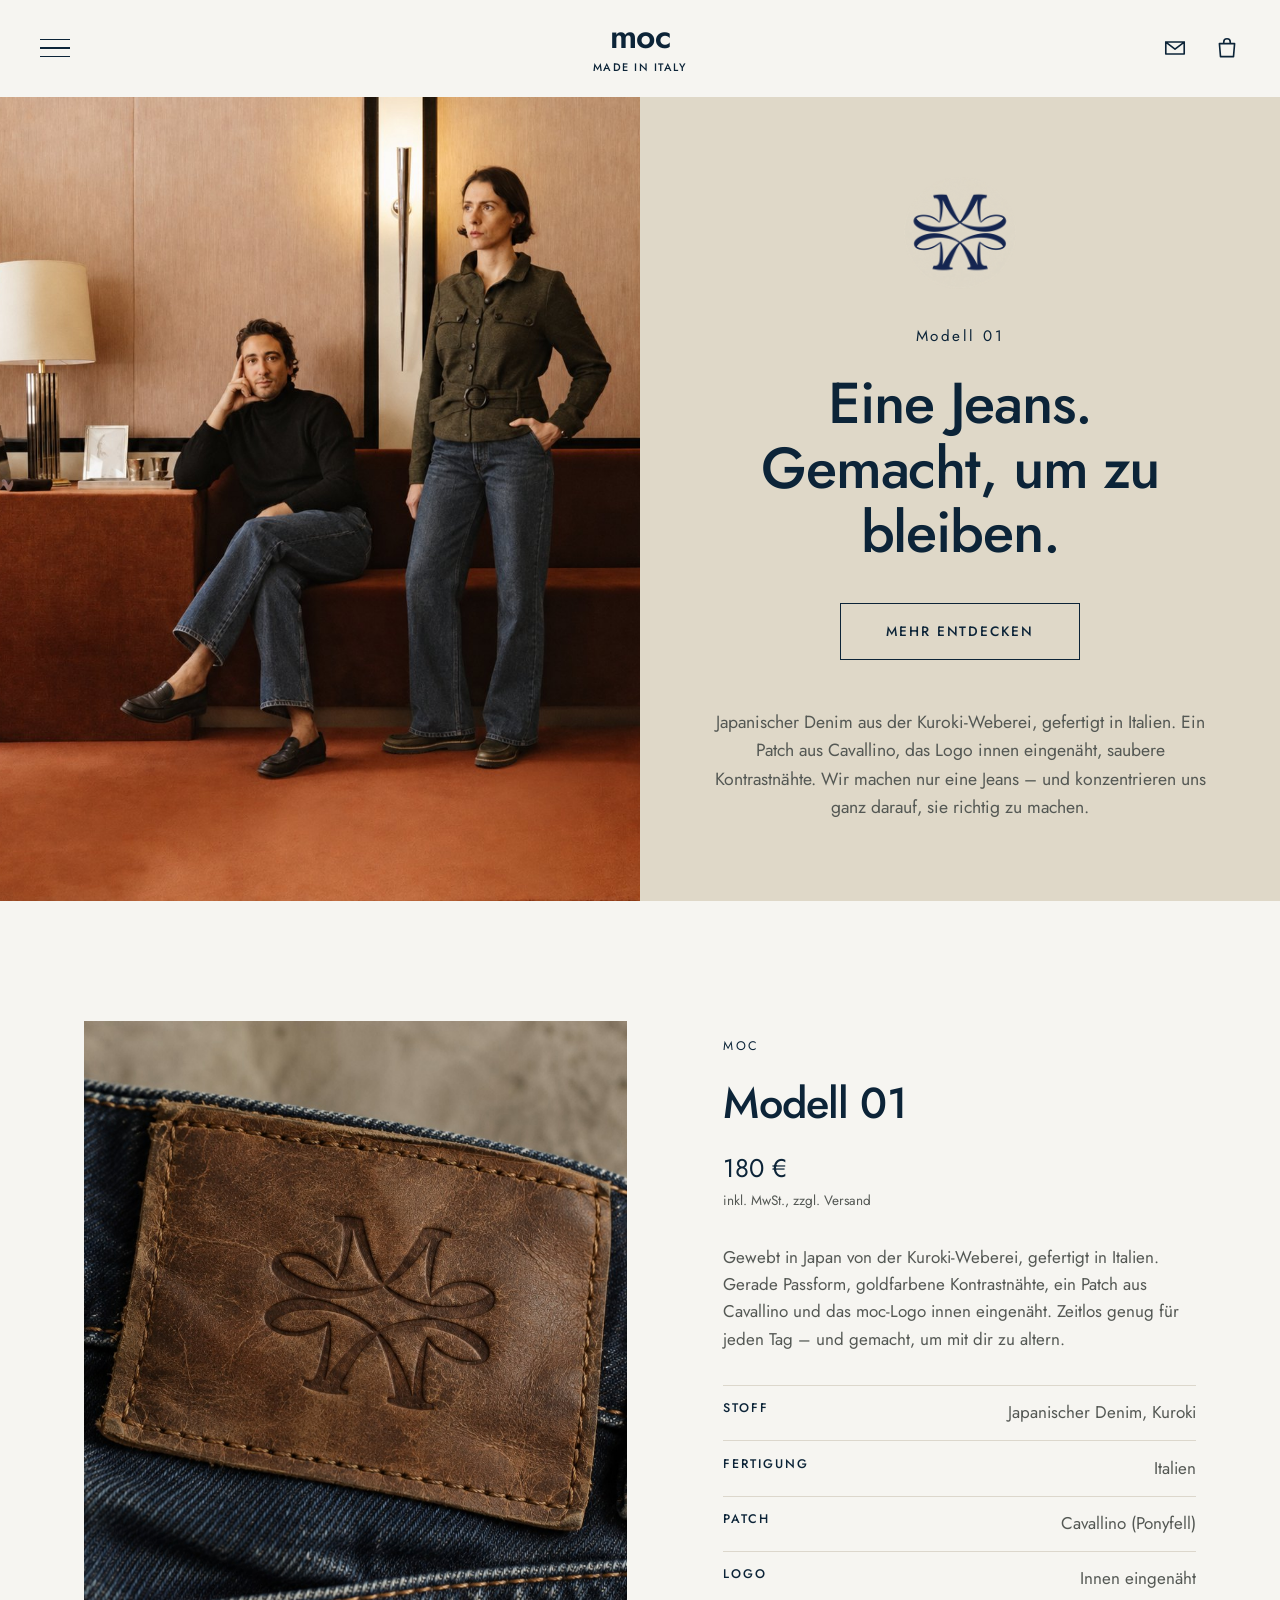
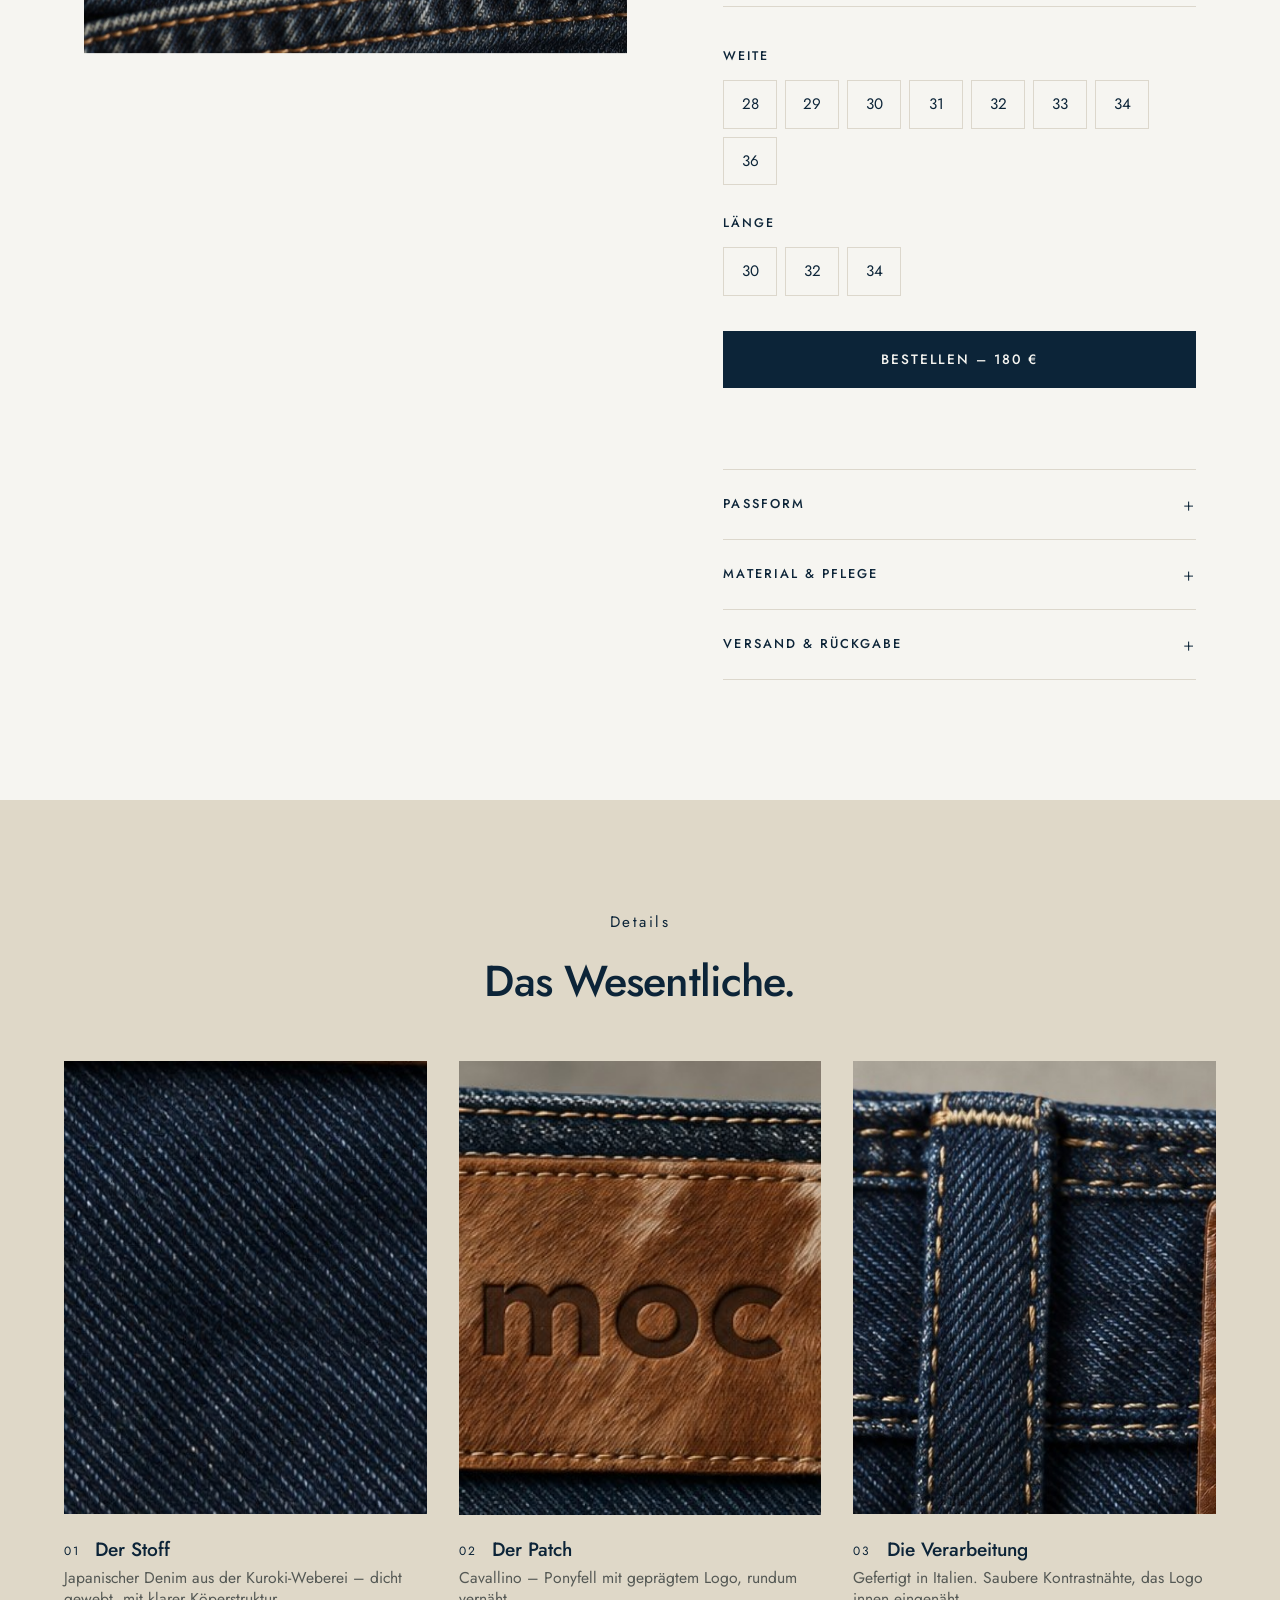
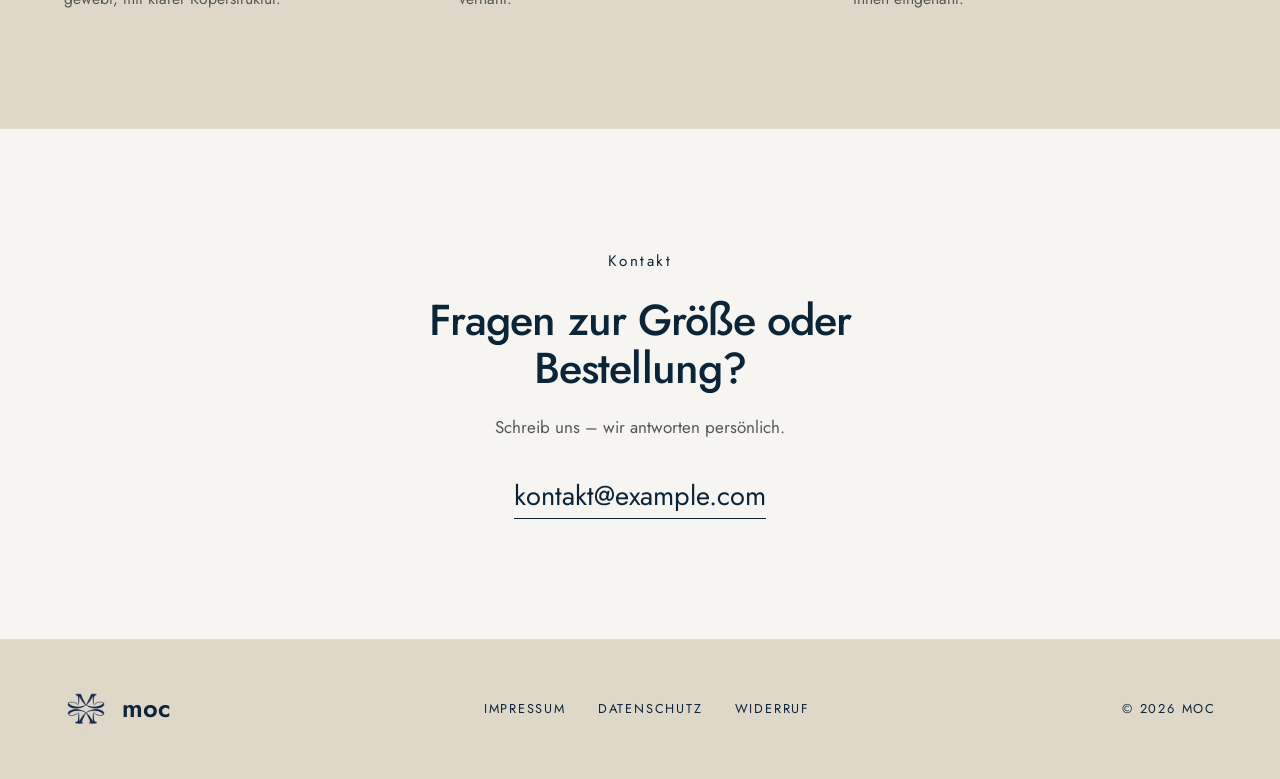
==== commit 26bda33c: "Replace product image with monogram patch photo Co-Authored-By: Claude Opus 5.5 <noreply@anthropic.c" ====
--- a/index.html
+++ b/index.html
@@ -67,7 +67,7 @@
     <section class="product" id="jeans">
       <div class="container product__inner">
         <div class="product__media reveal">
-          <img src="images/detail-patch.jpg" alt="moc Jeans – Rückseite mit Lederpatch">
+          <img src="images/detail-patch.jpg" alt="moc Jeans – Rückseite mit Lederpatch und geprägtem Monogramm">
         </div>
 
         <div class="product__info reveal">
--- a/style.css
+++ b/style.css
@@ -214,7 +214,7 @@
 .product { padding: 120px 0; }
 .product__inner { display: grid; grid-template-columns: 1.15fr 1fr; gap: 6rem; align-items: start; max-width: 1240px; }
 .product__media { position: sticky; top: 120px; }
-.product__media img { width: 100%; aspect-ratio: 4 / 5; object-fit: cover; }
+.product__media img { width: 100%; aspect-ratio: 880 / 1024; object-fit: cover; }
 .product__info { padding-top: 1rem; }
 .product__info .eyebrow { text-transform: uppercase; font-size: .78rem; letter-spacing: .2em; }
 .product__price { color: var(--ink); font-size: 1.6rem; font-weight: 400; margin: .2rem 0 0; }
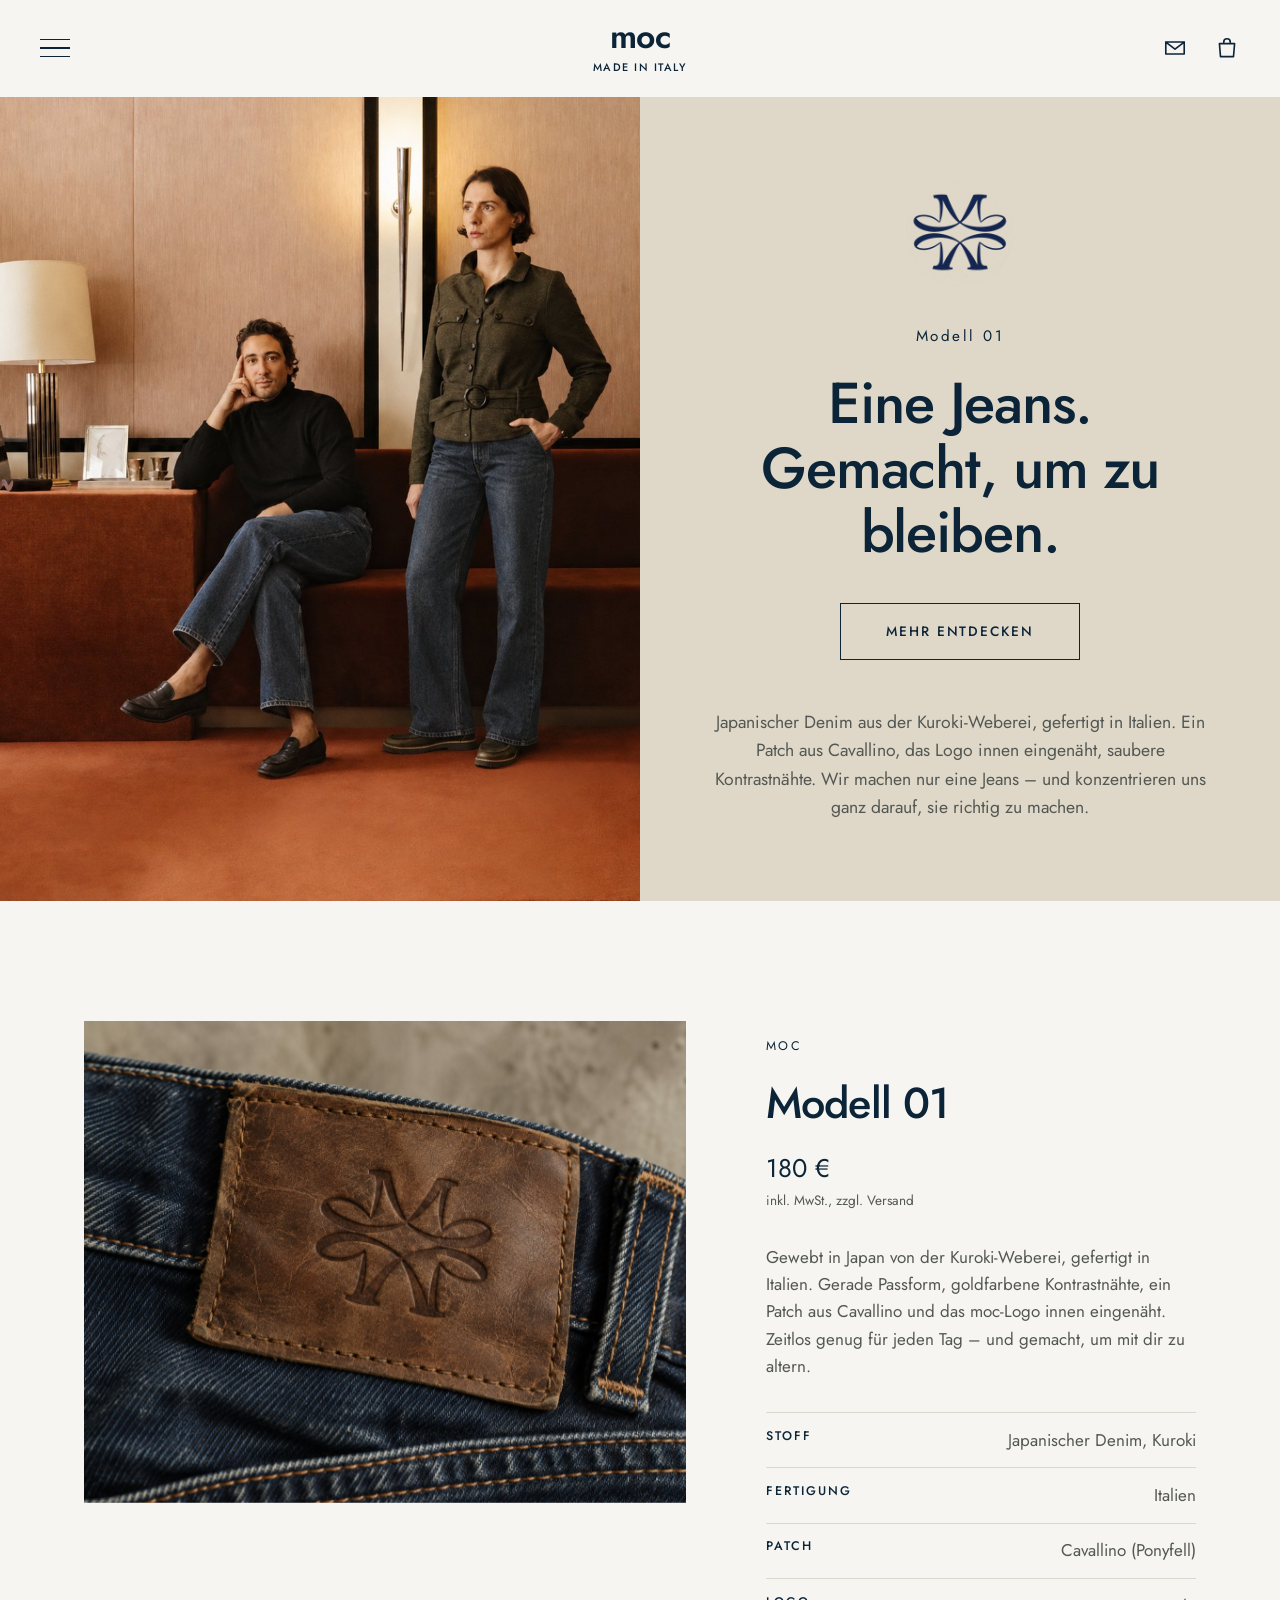
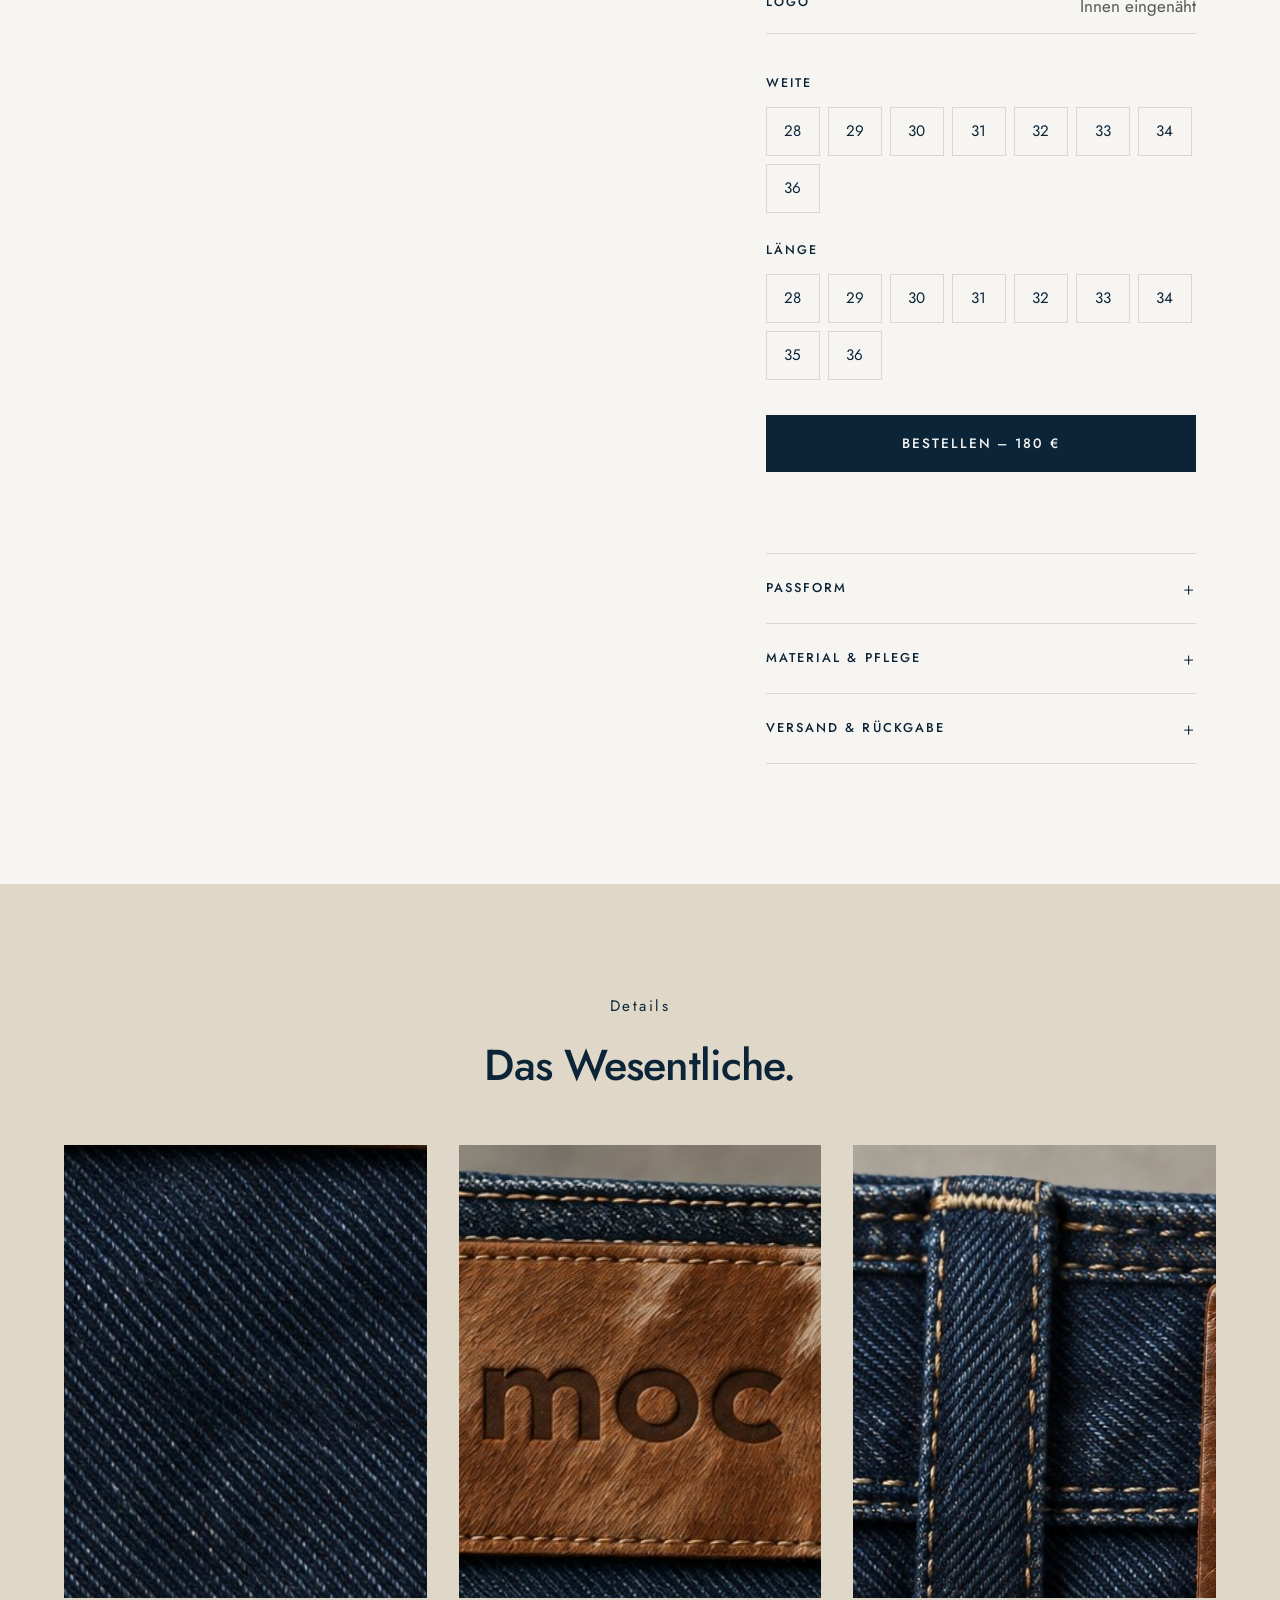
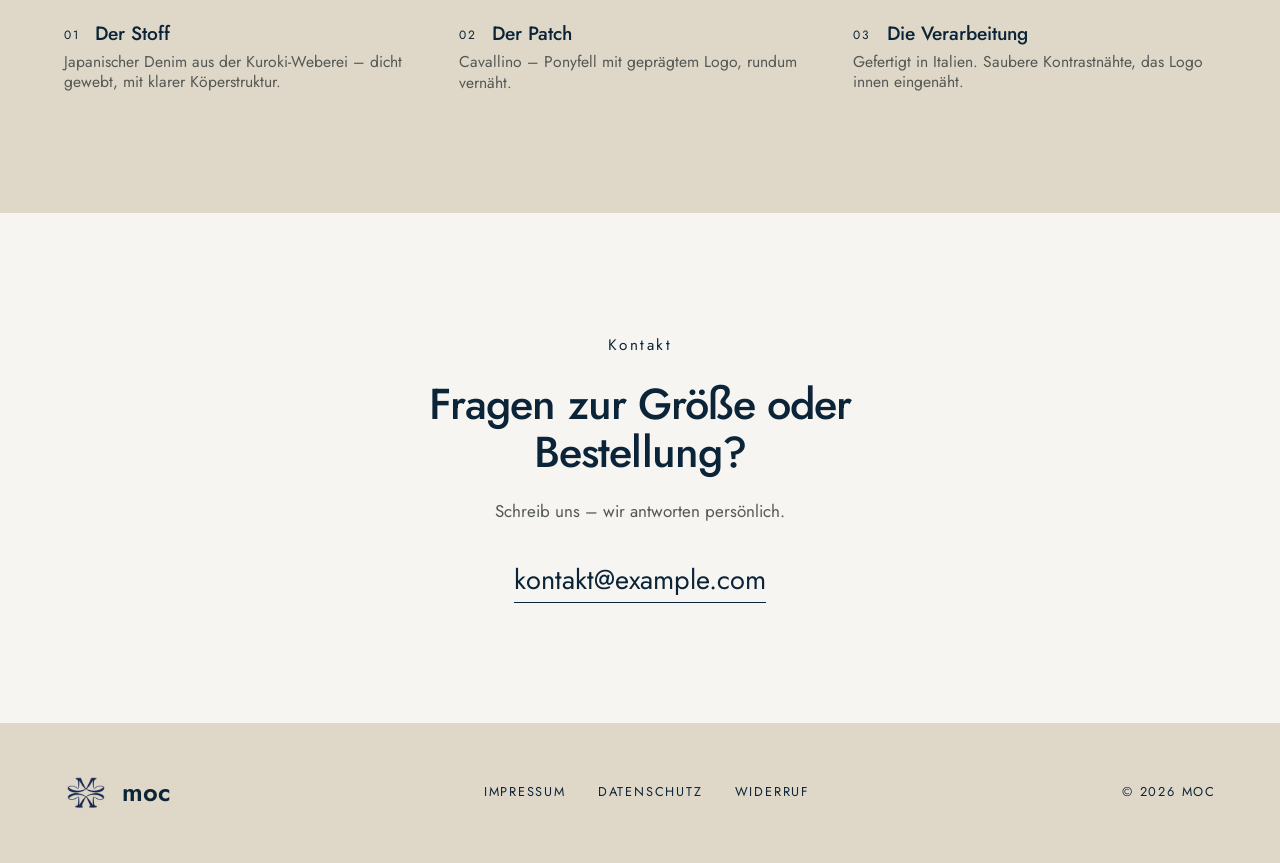
==== commit 2c2a8810: "Offer lengths 28 to 36 Co-Authored-By: Claude Opus 5.5 <noreply@anthropic.com> Claude-Session: https" ====
--- a/index.html
+++ b/index.html
@@ -102,8 +102,7 @@
             <div class="sizes__group">
               <p class="sizes__label">Länge <span id="lLabel"></span></p>
               <div class="sizes__options" data-size="l">
-                <button type="button">30</button><button type="button">32</button>
-                <button type="button">34</button>
+                <button type="button">28</button><button type="button">29</button><button type="button">30</button><button type="button">31</button><button type="button">32</button><button type="button">33</button><button type="button">34</button><button type="button">35</button><button type="button">36</button>
               </div>
             </div>
           </div>
--- a/style.css
+++ b/style.css
@@ -212,9 +212,9 @@
 
 /* ===== Produkt ===== */
 .product { padding: 120px 0; }
-.product__inner { display: grid; grid-template-columns: 1.15fr 1fr; gap: 6rem; align-items: start; max-width: 1240px; }
+.product__inner { display: grid; grid-template-columns: 1.4fr 1fr; gap: 5rem; align-items: start; max-width: 1240px; }
 .product__media { position: sticky; top: 120px; }
-.product__media img { width: 100%; aspect-ratio: 880 / 1024; object-fit: cover; }
+.product__media img { width: 100%; aspect-ratio: 5 / 4; object-fit: cover; }
 .product__info { padding-top: 1rem; }
 .product__info .eyebrow { text-transform: uppercase; font-size: .78rem; letter-spacing: .2em; }
 .product__price { color: var(--ink); font-size: 1.6rem; font-weight: 400; margin: .2rem 0 0; }
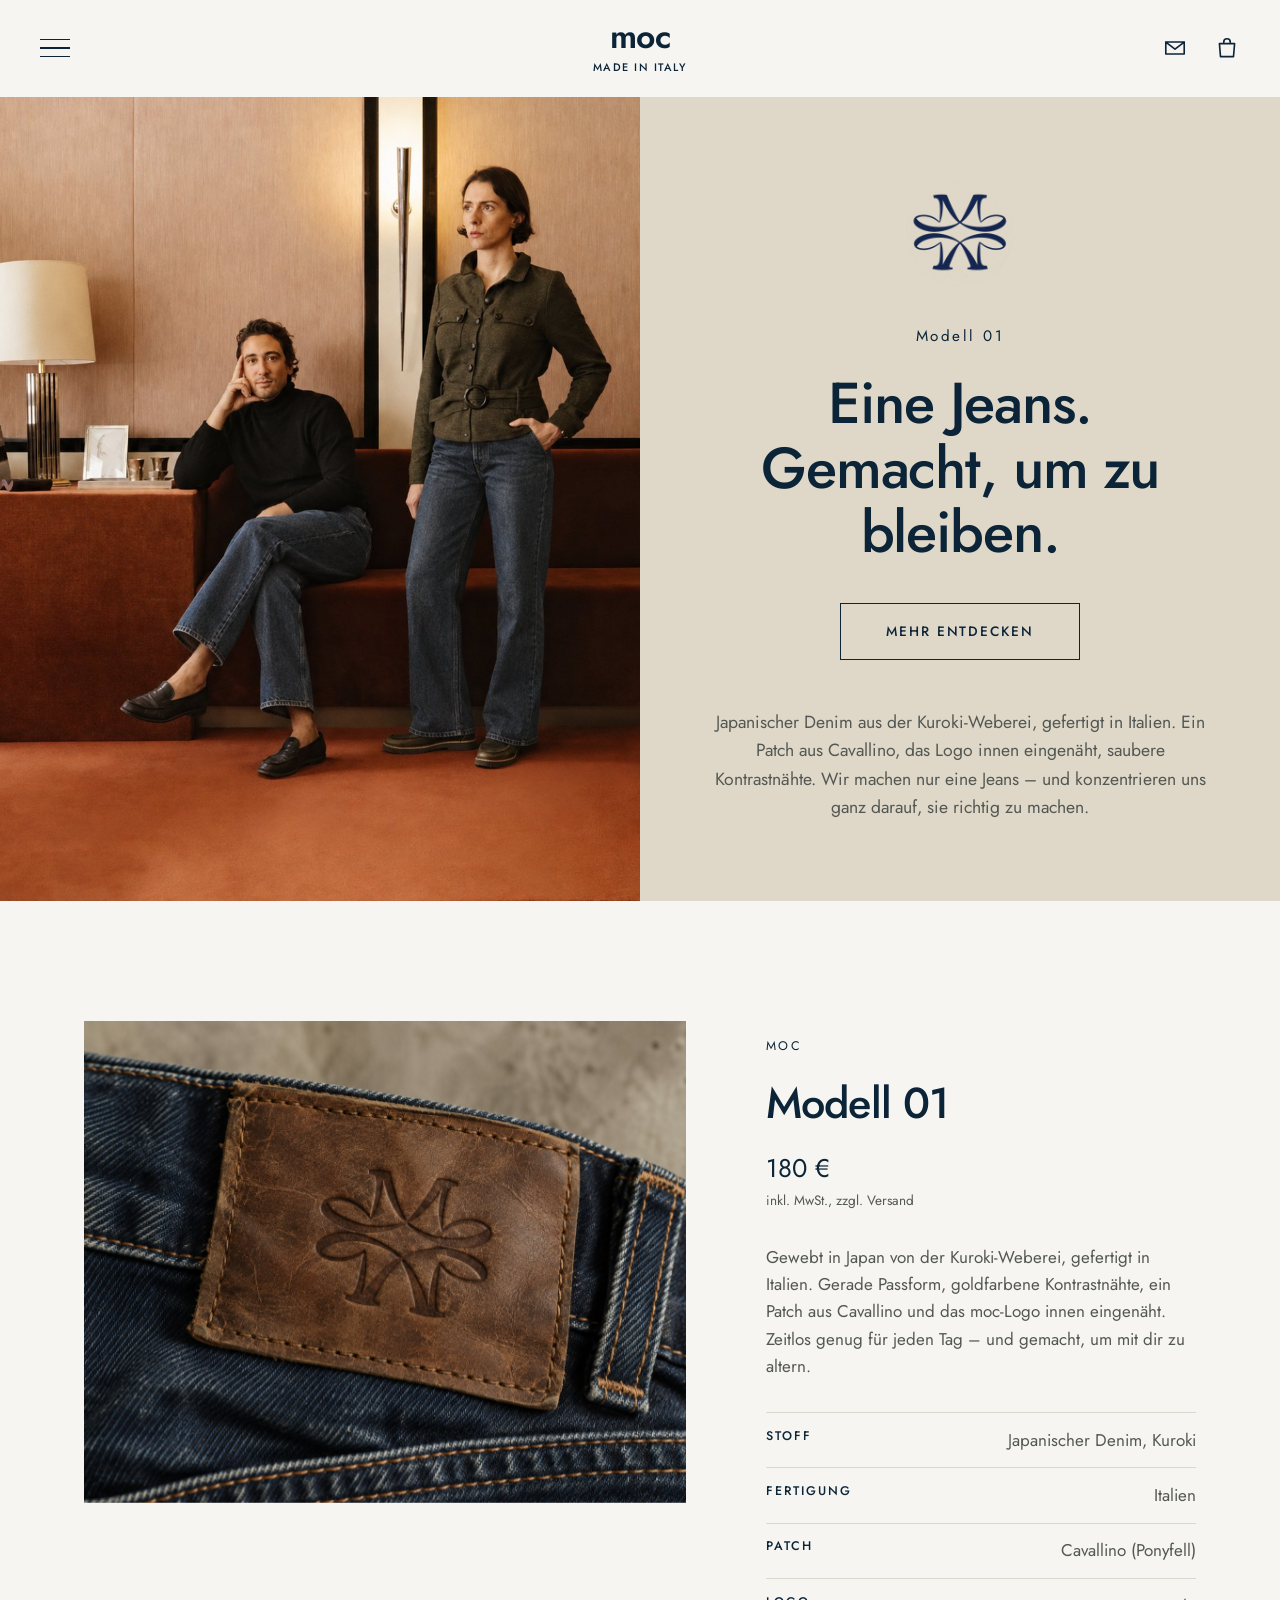
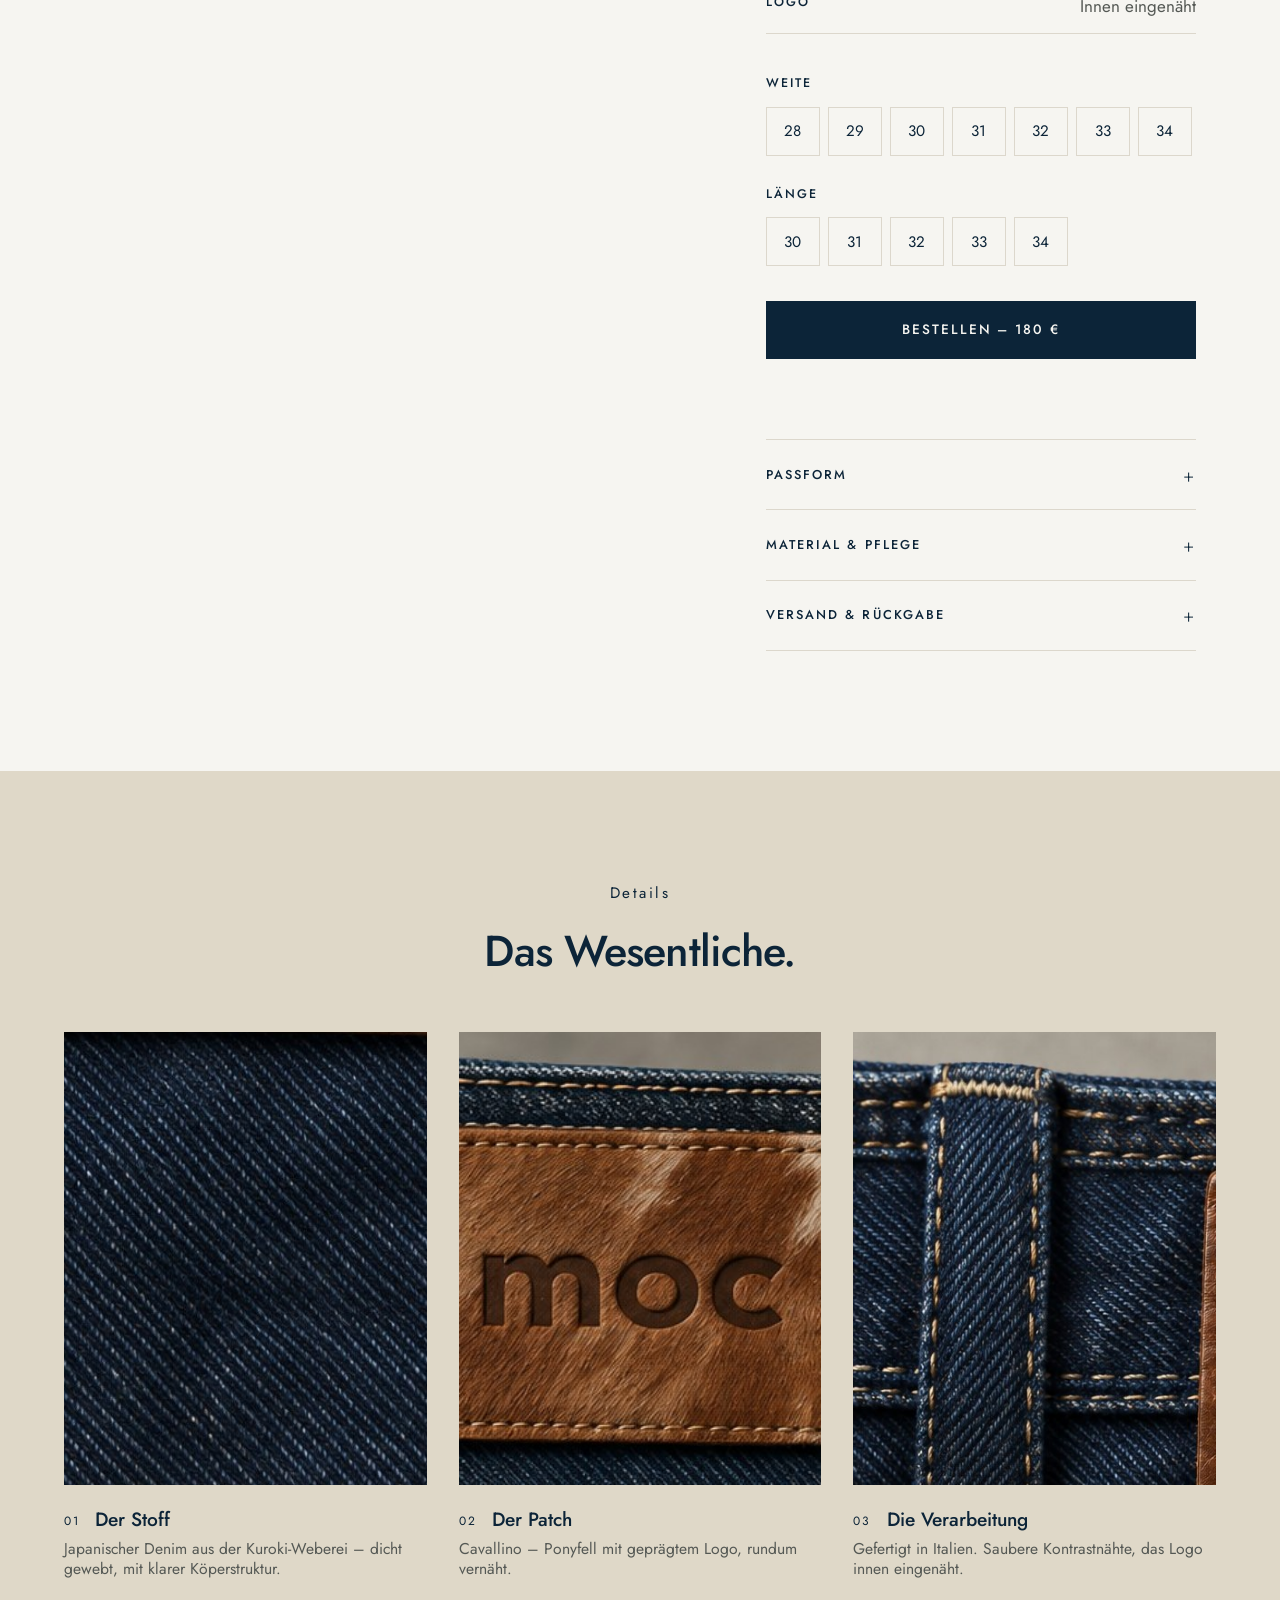
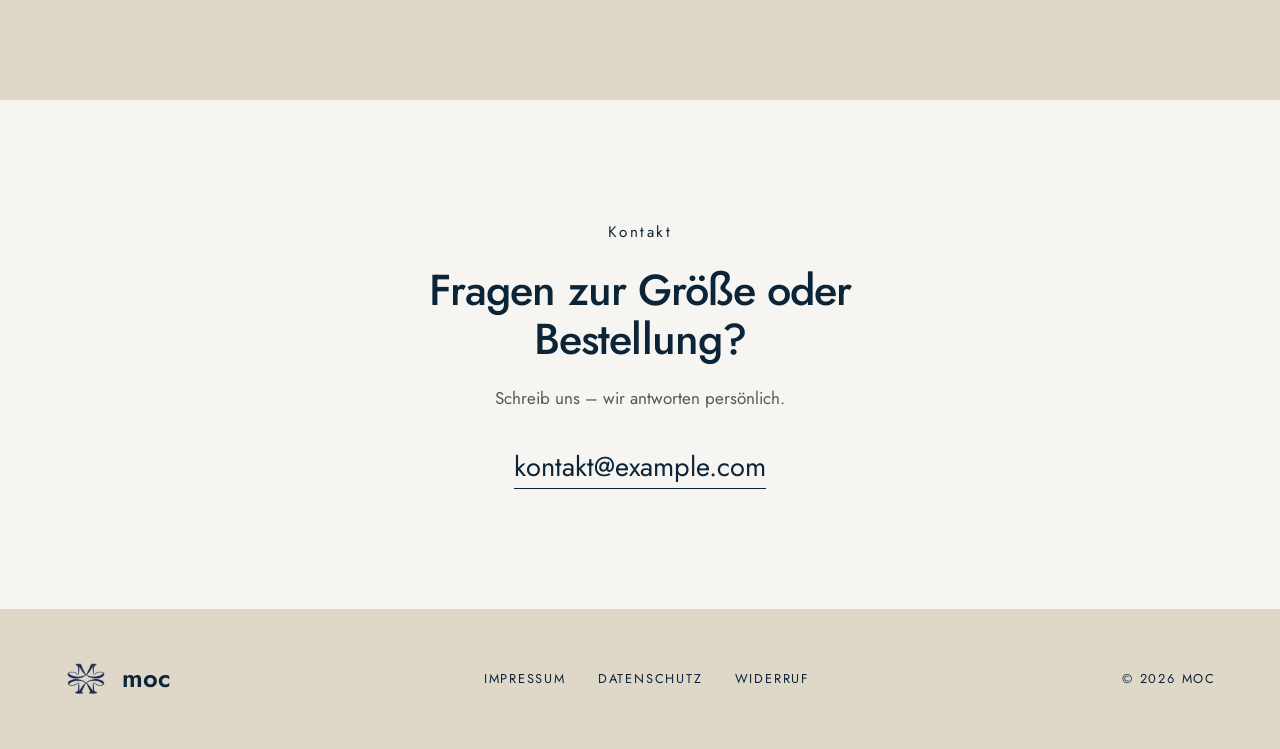
==== commit 8bc74b1c: "Limit sizes to waist 28-34 and length 30-34 Co-Authored-By: Claude Opus 5.5 <noreply@anthropic.com> " ====
--- a/index.html
+++ b/index.html
@@ -93,16 +93,13 @@
             <div class="sizes__group">
               <p class="sizes__label">Weite <span id="wLabel"></span></p>
               <div class="sizes__options" data-size="w">
-                <button type="button">28</button><button type="button">29</button>
-                <button type="button">30</button><button type="button">31</button>
-                <button type="button">32</button><button type="button">33</button>
-                <button type="button">34</button><button type="button">36</button>
+                <button type="button">28</button><button type="button">29</button><button type="button">30</button><button type="button">31</button><button type="button">32</button><button type="button">33</button><button type="button">34</button>
               </div>
             </div>
             <div class="sizes__group">
               <p class="sizes__label">Länge <span id="lLabel"></span></p>
               <div class="sizes__options" data-size="l">
-                <button type="button">28</button><button type="button">29</button><button type="button">30</button><button type="button">31</button><button type="button">32</button><button type="button">33</button><button type="button">34</button><button type="button">35</button><button type="button">36</button>
+                <button type="button">30</button><button type="button">31</button><button type="button">32</button><button type="button">33</button><button type="button">34</button>
               </div>
             </div>
           </div>
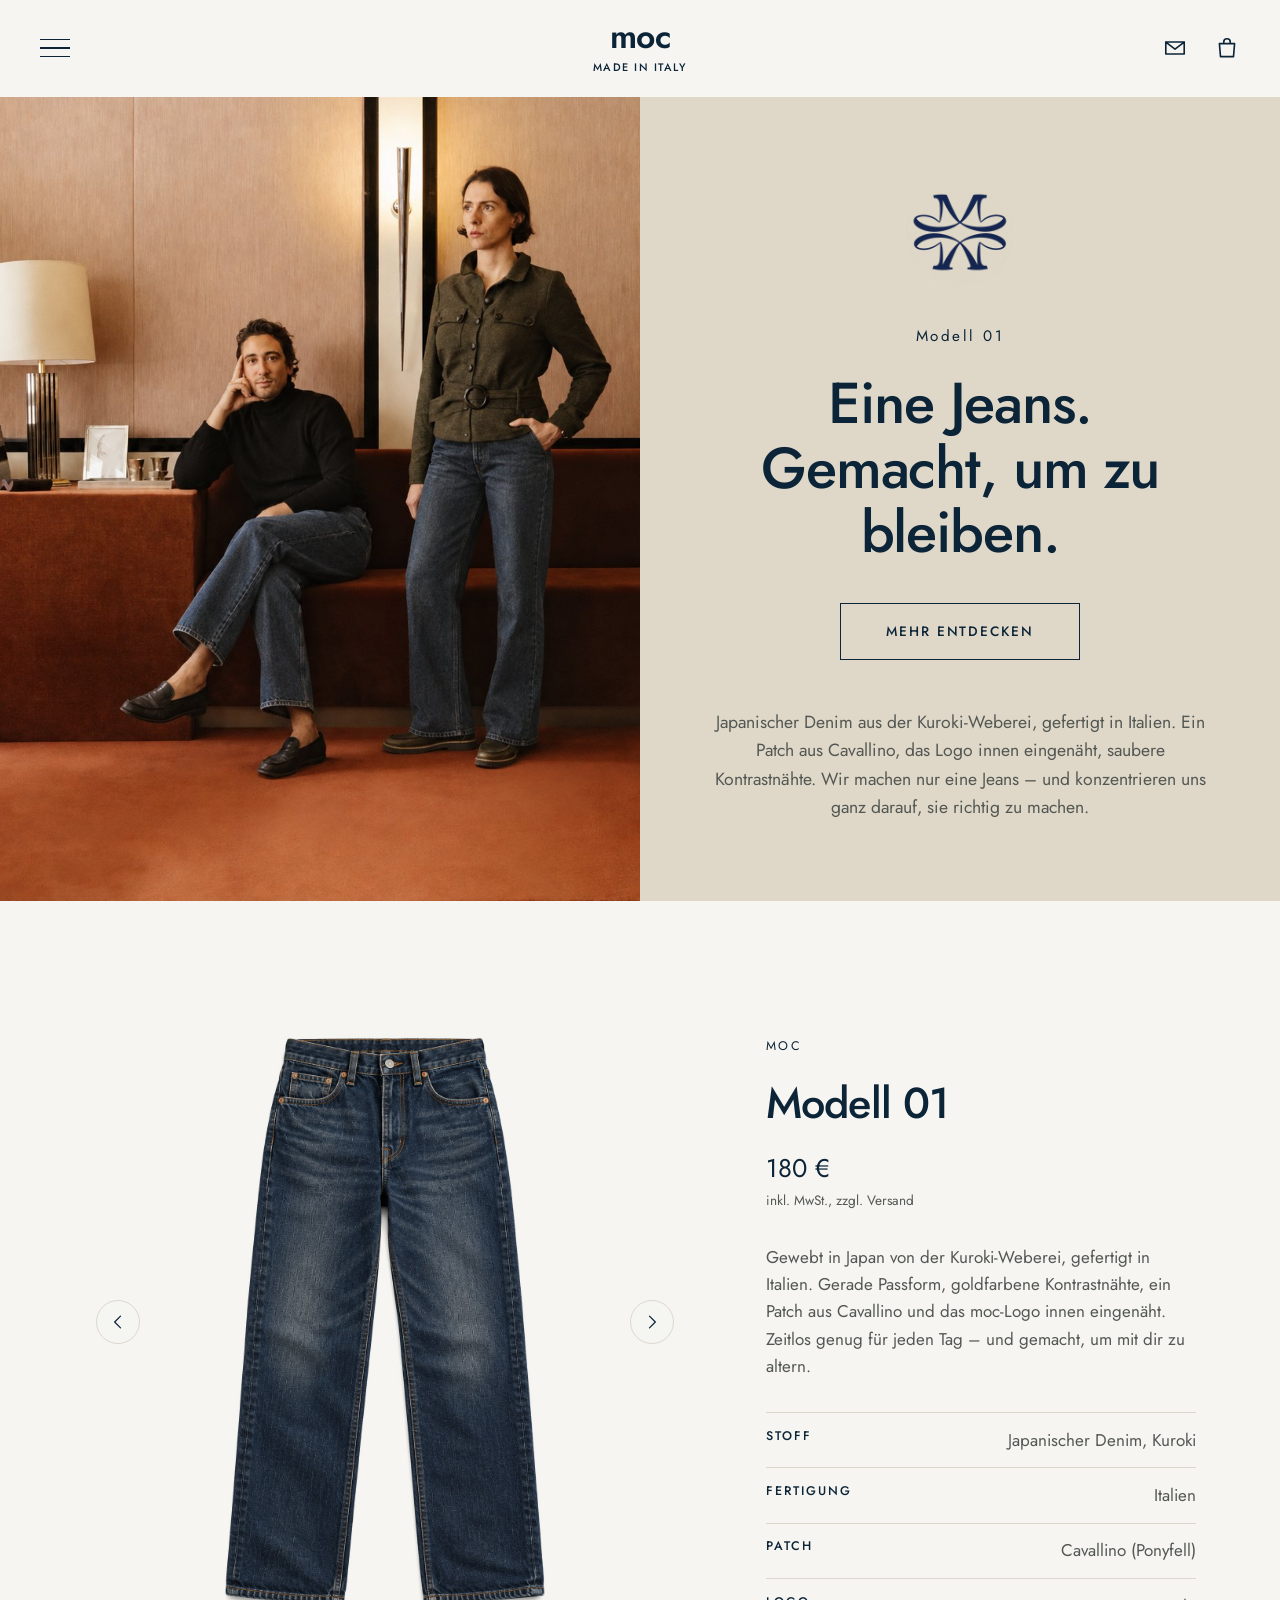
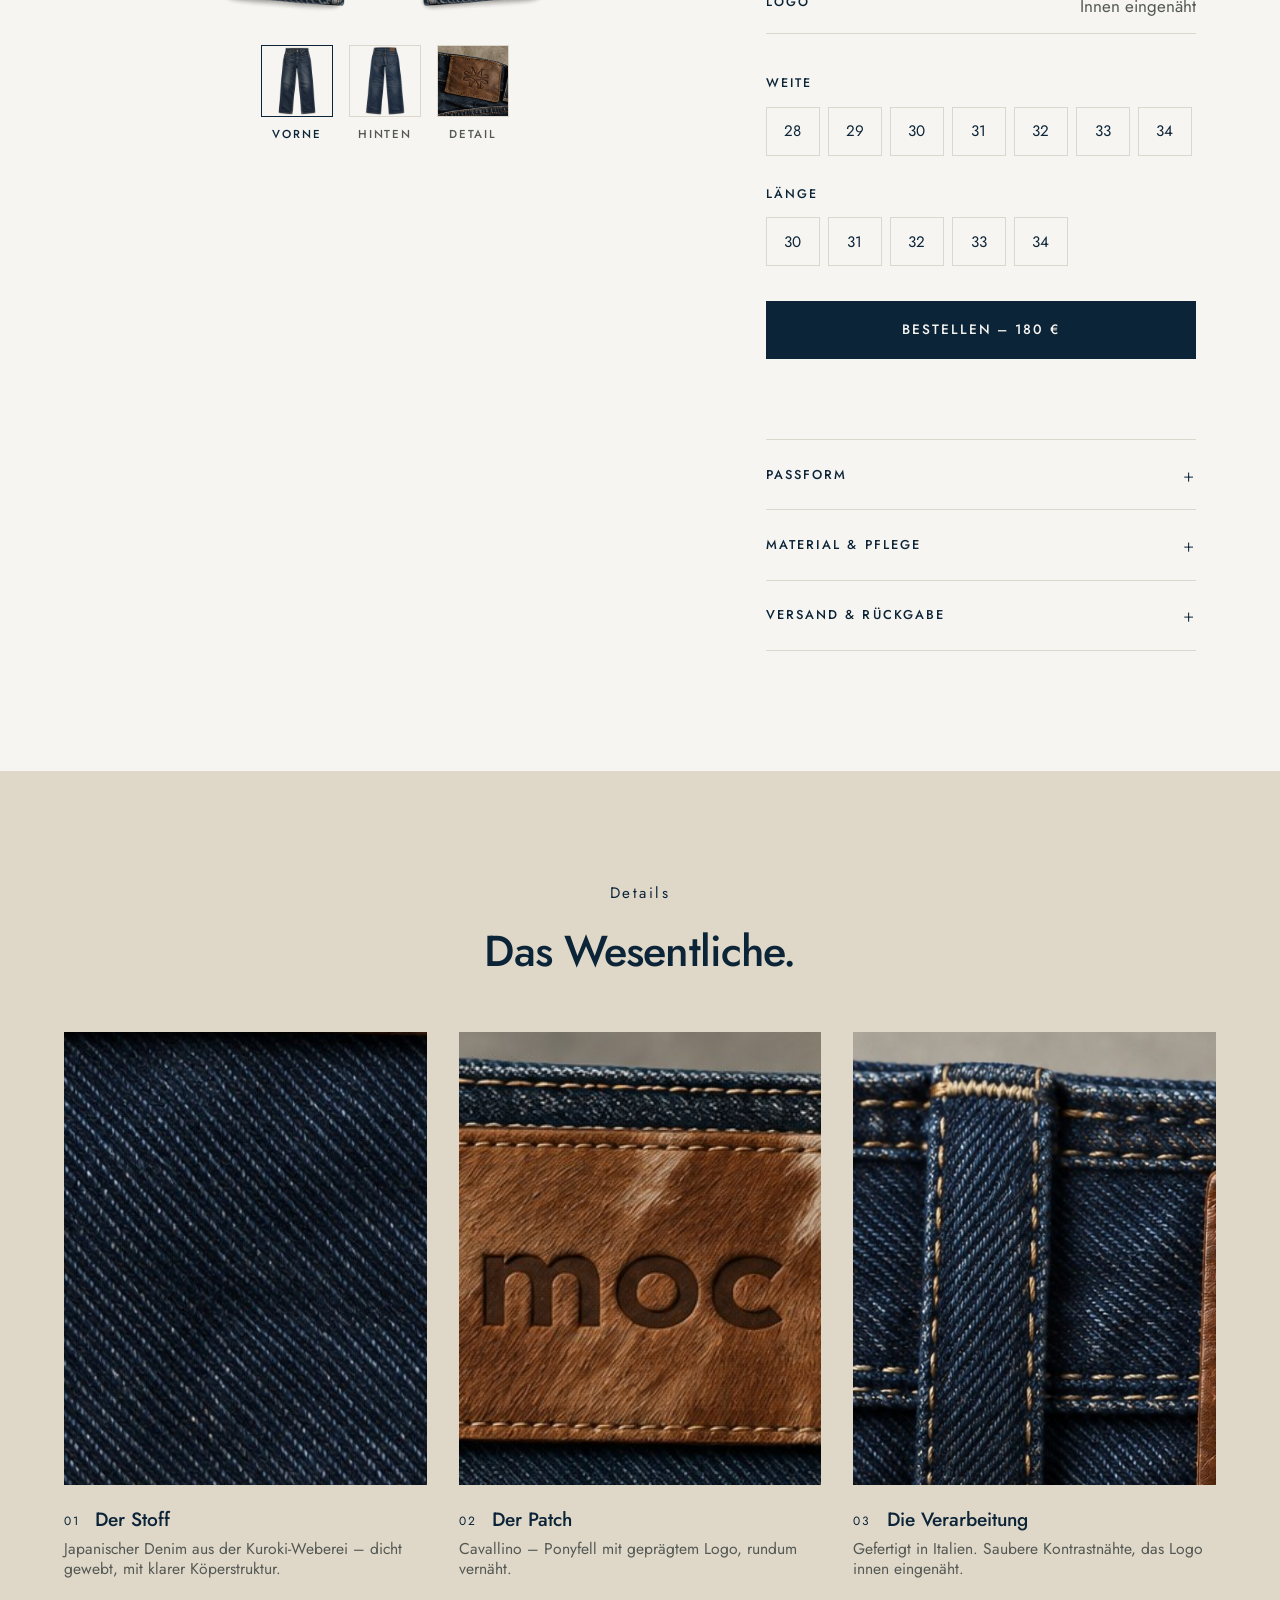
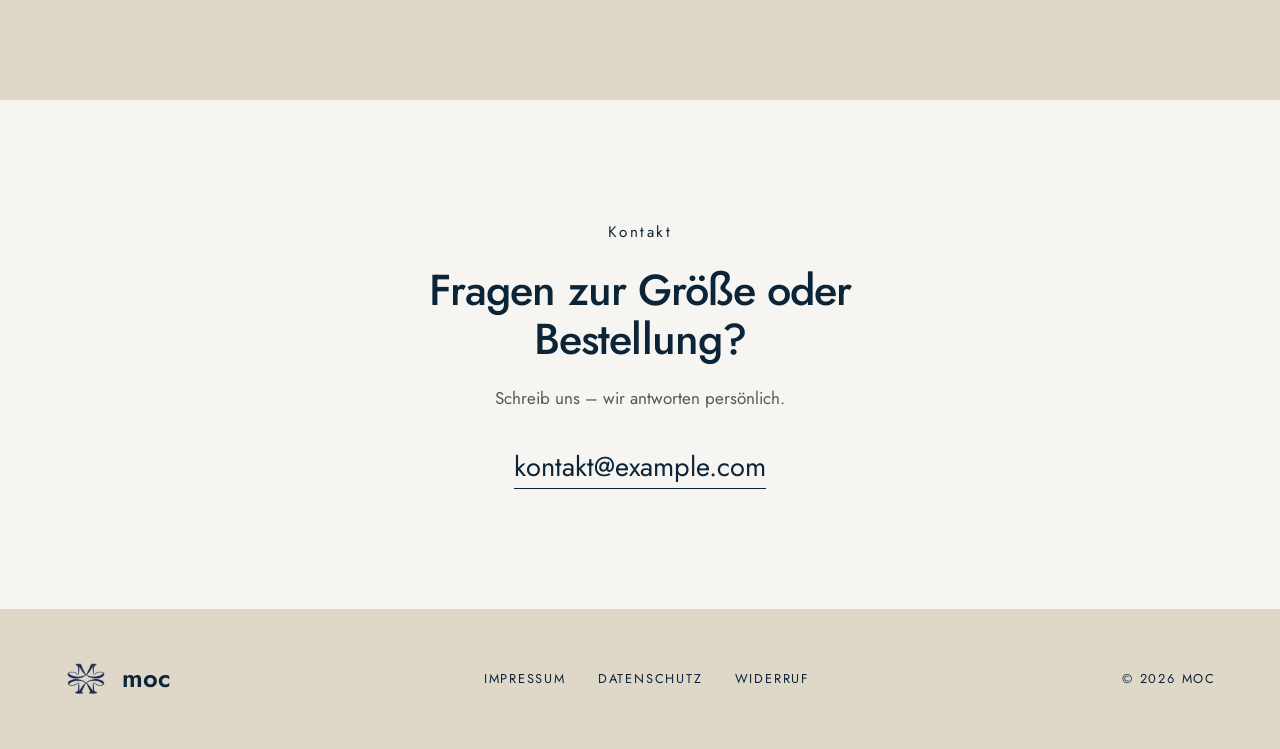
==== commit 40786f98: "Add front/back/detail product gallery Show the new front and back product shots (white background ma" ====
--- a/index.html
+++ b/index.html
@@ -67,7 +67,20 @@
     <section class="product" id="jeans">
       <div class="container product__inner">
         <div class="product__media reveal">
-          <img src="images/detail-patch.jpg" alt="moc Jeans – Rückseite mit Lederpatch und geprägtem Monogramm">
+          <div class="gallery" id="gallery">
+            <div class="gallery__stage">
+              <img src="images/jeans-vorne.jpg" alt="moc Modell 01 – Vorderansicht" class="gallery__img is-active">
+              <img src="images/jeans-hinten.jpg" alt="moc Modell 01 – Rückansicht mit Lederpatch" class="gallery__img" loading="lazy">
+              <img src="images/detail-patch.jpg" alt="Lederpatch mit geprägtem moc-Monogramm" class="gallery__img gallery__img--cover" loading="lazy">
+              <button type="button" class="gallery__nav gallery__nav--prev" aria-label="Vorherige Ansicht"><svg viewBox="0 0 24 24" aria-hidden="true"><path d="M15 5l-7 7 7 7"/></svg></button>
+              <button type="button" class="gallery__nav gallery__nav--next" aria-label="Nächste Ansicht"><svg viewBox="0 0 24 24" aria-hidden="true"><path d="M9 5l7 7-7 7"/></svg></button>
+            </div>
+            <div class="gallery__thumbs">
+              <button type="button" class="gallery__thumb is-active" aria-pressed="true"><img src="images/jeans-vorne.jpg" alt=""><span>Vorne</span></button>
+              <button type="button" class="gallery__thumb" aria-pressed="false"><img src="images/jeans-hinten.jpg" alt=""><span>Hinten</span></button>
+              <button type="button" class="gallery__thumb gallery__thumb--cover" aria-pressed="false"><img src="images/detail-patch.jpg" alt=""><span>Detail</span></button>
+            </div>
+          </div>
         </div>
 
         <div class="product__info reveal">
--- a/style.css
+++ b/style.css
@@ -214,7 +214,49 @@
 .product { padding: 120px 0; }
 .product__inner { display: grid; grid-template-columns: 1.4fr 1fr; gap: 5rem; align-items: start; max-width: 1240px; }
 .product__media { position: sticky; top: 120px; }
-.product__media img { width: 100%; aspect-ratio: 5 / 4; object-fit: cover; }
+/* Galerie: Vorne / Hinten / Detail */
+.gallery__stage { position: relative; aspect-ratio: 1 / 1; overflow: hidden; }
+.gallery__img {
+  position: absolute; inset: 0;
+  width: 100%; height: 100%;
+  object-fit: contain;
+  opacity: 0;
+  transition: opacity .5s ease;
+}
+.gallery__img--cover { object-fit: cover; }
+.gallery__img.is-active { opacity: 1; }
+.gallery__nav {
+  position: absolute; top: 50%; transform: translateY(-50%);
+  width: 44px; height: 44px;
+  display: grid; place-items: center;
+  border: 1px solid var(--line);
+  border-radius: 50%;
+  background: rgba(246, 245, 241, .9);
+  color: var(--ink);
+  cursor: pointer;
+  transition: border-color .2s, background .2s;
+}
+.gallery__nav:hover { border-color: var(--ink); background: var(--bg); }
+.gallery__nav svg { width: 20px; height: 20px; fill: none; stroke: currentColor; stroke-width: 1.5; stroke-linecap: round; stroke-linejoin: round; }
+.gallery__nav--prev { left: 12px; }
+.gallery__nav--next { right: 12px; }
+.gallery__thumbs { display: flex; justify-content: center; gap: 1rem; margin-top: 1.4rem; }
+.gallery__thumb {
+  display: flex; flex-direction: column; align-items: center; gap: .5rem;
+  padding: 0; border: 0; background: none; cursor: pointer;
+  color: var(--text);
+  font: inherit; font-size: .72rem; font-weight: 500; letter-spacing: .16em; text-transform: uppercase;
+}
+.gallery__thumb img {
+  width: 72px; height: 72px;
+  object-fit: contain;
+  border: 1px solid var(--line);
+  transition: border-color .2s;
+}
+.gallery__thumb--cover img { object-fit: cover; }
+.gallery__thumb:hover img { border-color: var(--text); }
+.gallery__thumb.is-active { color: var(--ink); }
+.gallery__thumb.is-active img { border-color: var(--ink); }
 .product__info { padding-top: 1rem; }
 .product__info .eyebrow { text-transform: uppercase; font-size: .78rem; letter-spacing: .2em; }
 .product__price { color: var(--ink); font-size: 1.6rem; font-weight: 400; margin: .2rem 0 0; }
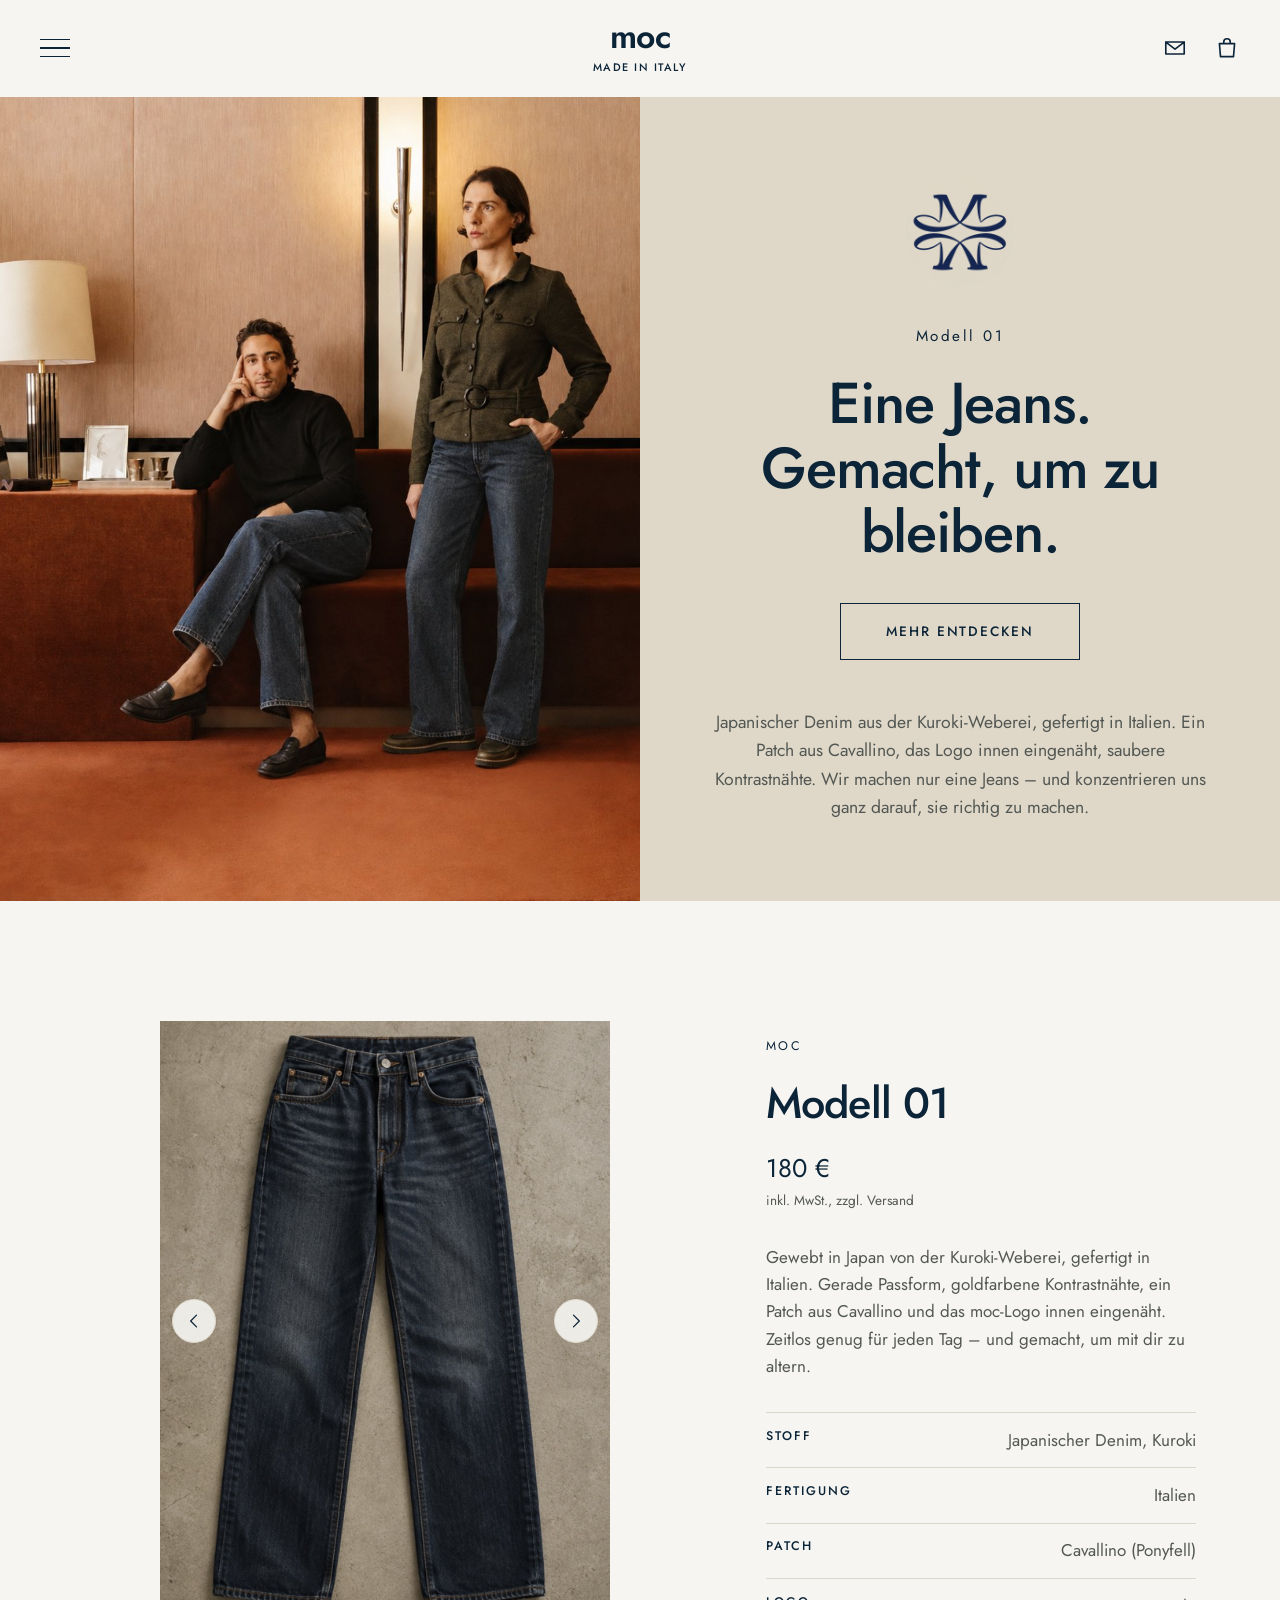
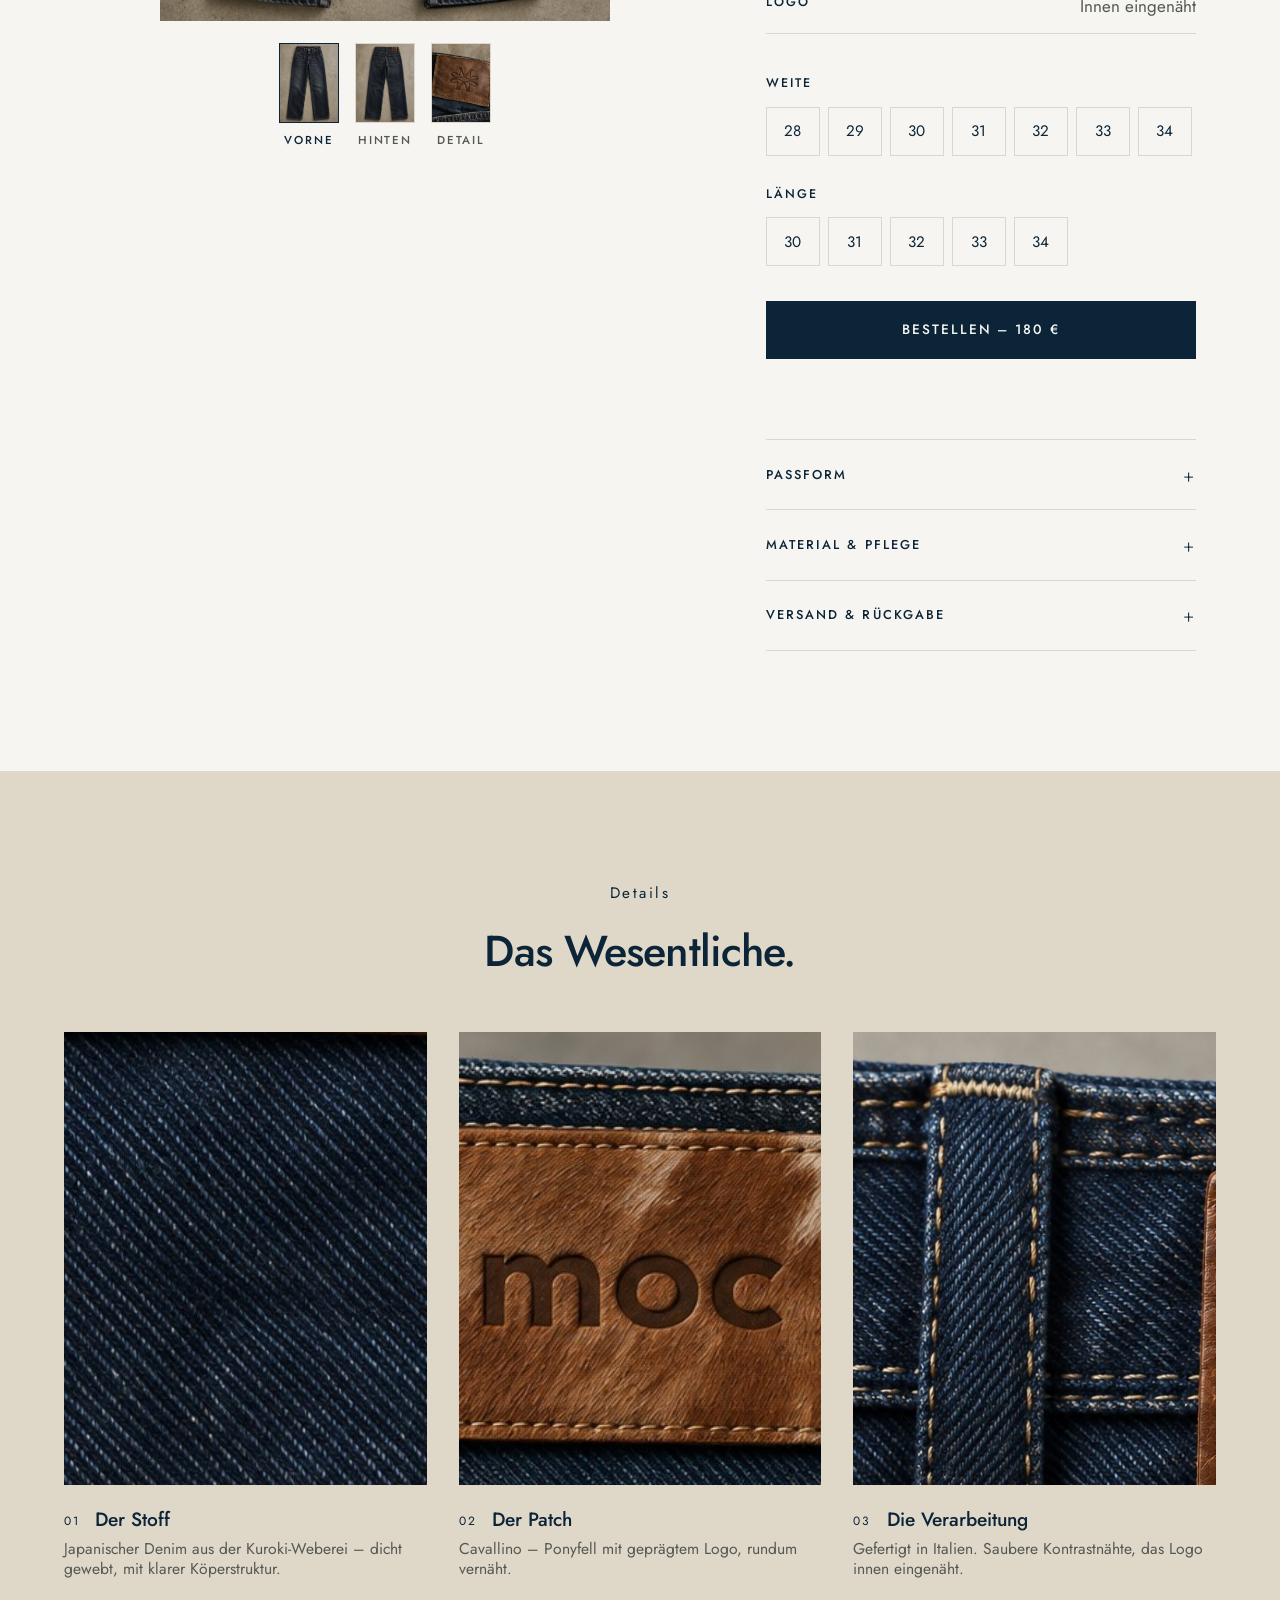
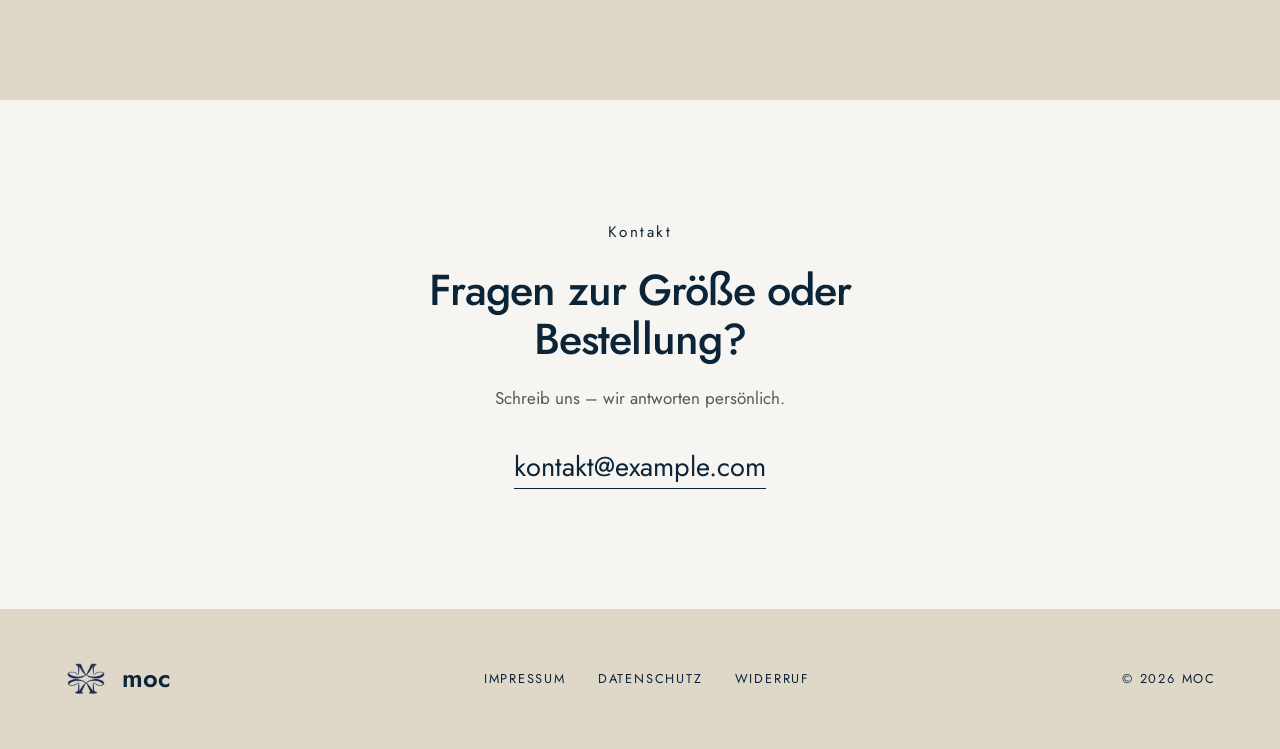
==== commit 2b2cd633: "Use concrete-background jeans photos in gallery Replace the front and back shots, switch the gallery" ====
--- a/index.html
+++ b/index.html
@@ -69,16 +69,16 @@
         <div class="product__media reveal">
           <div class="gallery" id="gallery">
             <div class="gallery__stage">
-              <img src="images/jeans-vorne.jpg" alt="moc Modell 01 – Vorderansicht" class="gallery__img is-active">
-              <img src="images/jeans-hinten.jpg" alt="moc Modell 01 – Rückansicht mit Lederpatch" class="gallery__img" loading="lazy">
-              <img src="images/detail-patch.jpg" alt="Lederpatch mit geprägtem moc-Monogramm" class="gallery__img gallery__img--cover" loading="lazy">
+              <img src="images/jeans-vorne.jpg" alt="moc Modell 01 – Vorderansicht, liegend auf Beton" class="gallery__img is-active">
+              <img src="images/jeans-hinten.jpg" alt="moc Modell 01 – Rückansicht mit Lederpatch, liegend auf Beton" class="gallery__img" loading="lazy">
+              <img src="images/detail-patch.jpg" alt="Lederpatch mit geprägtem moc-Monogramm" class="gallery__img" loading="lazy">
               <button type="button" class="gallery__nav gallery__nav--prev" aria-label="Vorherige Ansicht"><svg viewBox="0 0 24 24" aria-hidden="true"><path d="M15 5l-7 7 7 7"/></svg></button>
               <button type="button" class="gallery__nav gallery__nav--next" aria-label="Nächste Ansicht"><svg viewBox="0 0 24 24" aria-hidden="true"><path d="M9 5l7 7-7 7"/></svg></button>
             </div>
             <div class="gallery__thumbs">
               <button type="button" class="gallery__thumb is-active" aria-pressed="true"><img src="images/jeans-vorne.jpg" alt=""><span>Vorne</span></button>
               <button type="button" class="gallery__thumb" aria-pressed="false"><img src="images/jeans-hinten.jpg" alt=""><span>Hinten</span></button>
-              <button type="button" class="gallery__thumb gallery__thumb--cover" aria-pressed="false"><img src="images/detail-patch.jpg" alt=""><span>Detail</span></button>
+              <button type="button" class="gallery__thumb" aria-pressed="false"><img src="images/detail-patch.jpg" alt=""><span>Detail</span></button>
             </div>
           </div>
         </div>
--- a/style.css
+++ b/style.css
@@ -215,15 +215,15 @@
 .product__inner { display: grid; grid-template-columns: 1.4fr 1fr; gap: 5rem; align-items: start; max-width: 1240px; }
 .product__media { position: sticky; top: 120px; }
 /* Galerie: Vorne / Hinten / Detail */
-.gallery__stage { position: relative; aspect-ratio: 1 / 1; overflow: hidden; }
+.gallery { max-width: min(100%, calc((100vh - 300px) * .75)); margin: 0 auto; }
+.gallery__stage { position: relative; aspect-ratio: 3 / 4; overflow: hidden; background: var(--sand); }
 .gallery__img {
   position: absolute; inset: 0;
   width: 100%; height: 100%;
-  object-fit: contain;
+  object-fit: cover;
   opacity: 0;
   transition: opacity .5s ease;
 }
-.gallery__img--cover { object-fit: cover; }
 .gallery__img.is-active { opacity: 1; }
 .gallery__nav {
   position: absolute; top: 50%; transform: translateY(-50%);
@@ -248,12 +248,11 @@
   font: inherit; font-size: .72rem; font-weight: 500; letter-spacing: .16em; text-transform: uppercase;
 }
 .gallery__thumb img {
-  width: 72px; height: 72px;
-  object-fit: contain;
+  width: 60px; height: 80px;
+  object-fit: cover;
   border: 1px solid var(--line);
   transition: border-color .2s;
 }
-.gallery__thumb--cover img { object-fit: cover; }
 .gallery__thumb:hover img { border-color: var(--text); }
 .gallery__thumb.is-active { color: var(--ink); }
 .gallery__thumb.is-active img { border-color: var(--ink); }
@@ -378,6 +377,7 @@
   .product { padding: 80px 0; }
   .product__inner { grid-template-columns: 1fr; gap: 3rem; }
   .product__media { position: static; }
+  .gallery { max-width: 100%; }
   .details__grid { grid-template-columns: 1fr; gap: 3rem; max-width: 460px; margin: 0 auto; }
   .details, .contact { padding: 90px 0; }
 }
